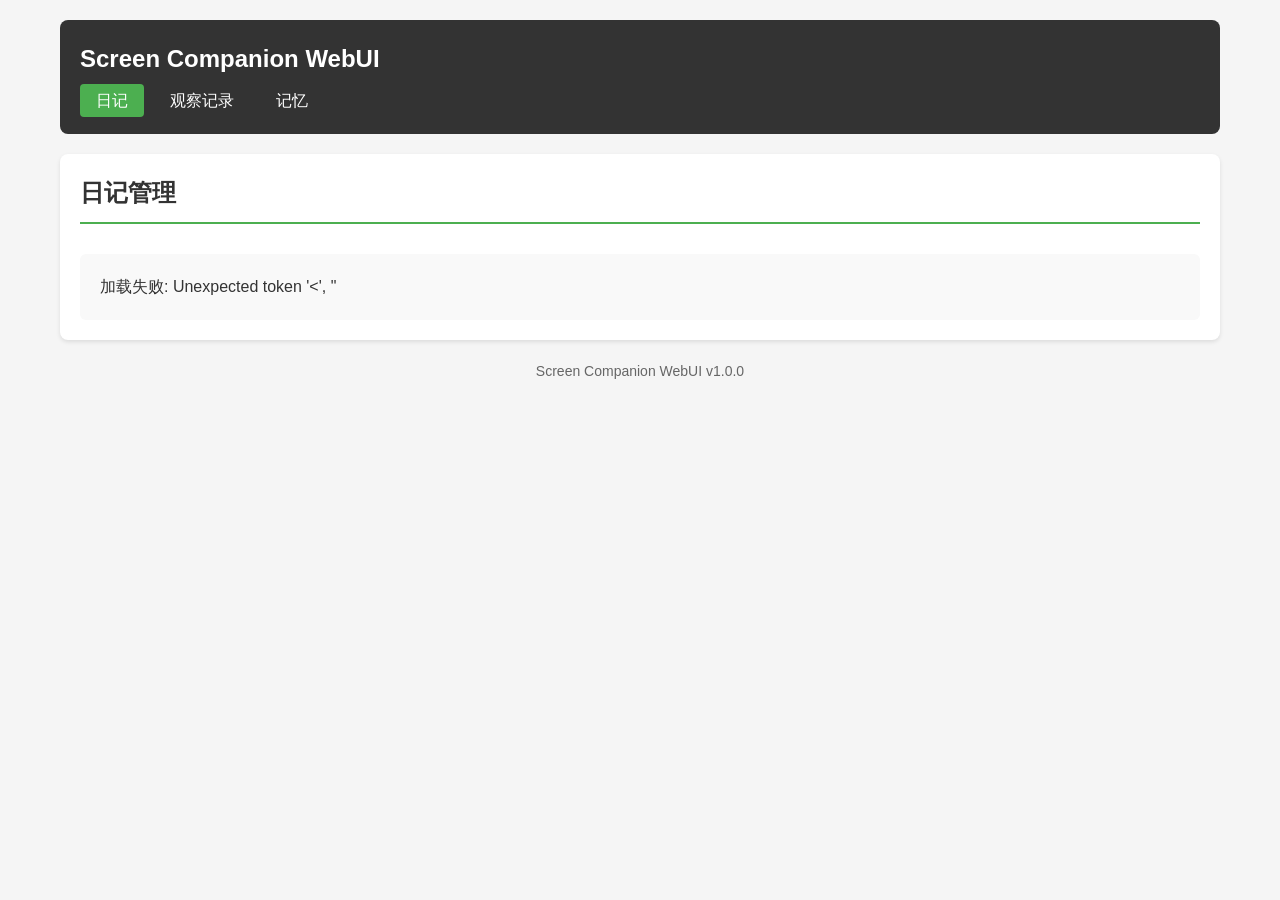
==== web/index.html @ 7c52c894 "Add files via upload" ====
<!DOCTYPE html>
<html lang="zh-CN">
<head>
    <meta charset="UTF-8">
    <meta name="viewport" content="width=device-width, initial-scale=1.0">
    <title>Screen Companion WebUI</title>
    <link rel="stylesheet" href="/web/app.css">
</head>
<body>
    <div class="container">
        <header>
            <h1>Screen Companion WebUI</h1>
            <nav>
                <ul>
                    <li><a href="#diaries" class="nav-link active">日记</a></li>
                    <li><a href="#observations" class="nav-link">观察记录</a></li>
                    <li><a href="#memories" class="nav-link">记忆</a></li>
                </ul>
            </nav>
        </header>
        
        <main>
            <section id="diaries" class="section active">
                <h2>日记管理</h2>
                <div class="diary-list" id="diaryList"></div>
                <div class="diary-detail" id="diaryDetail"></div>
            </section>
            
            <section id="observations" class="section">
                <h2>观察记录</h2>
                <div class="observation-list" id="observationList"></div>
            </section>
            
            <section id="memories" class="section">
                <h2>记忆管理</h2>
                <div class="memory-list" id="memoryList"></div>
            </section>
        </main>
        
        <footer>
            <p>Screen Companion WebUI v1.0.0</p>
        </footer>
    </div>
    
    <script src="/web/app.js"></script>
</body>
</html>
---- web/app.css ----
/* 全局样式 */
* {
    margin: 0;
    padding: 0;
    box-sizing: border-box;
}

body {
    font-family: 'Arial', sans-serif;
    background-color: #f5f5f5;
    color: #333;
    line-height: 1.6;
}

.container {
    max-width: 1200px;
    margin: 0 auto;
    padding: 20px;
}

header {
    background-color: #333;
    color: white;
    padding: 20px;
    border-radius: 8px;
    margin-bottom: 20px;
}

header h1 {
    font-size: 24px;
    margin-bottom: 10px;
}

nav ul {
    list-style: none;
    display: flex;
    gap: 10px;
}

nav ul li a {
    color: white;
    text-decoration: none;
    padding: 8px 16px;
    border-radius: 4px;
    transition: background-color 0.3s;
}

nav ul li a:hover {
    background-color: #555;
}

nav ul li a.active {
    background-color: #4CAF50;
}

main {
    background-color: white;
    padding: 20px;
    border-radius: 8px;
    box-shadow: 0 2px 4px rgba(0,0,0,0.1);
}

.section {
    display: none;
}

.section.active {
    display: block;
}

h2 {
    color: #333;
    margin-bottom: 20px;
    padding-bottom: 10px;
    border-bottom: 2px solid #4CAF50;
}

/* 日记列表样式 */
.diary-list {
    margin-bottom: 30px;
}

.diary-item {
    background-color: #f9f9f9;
    padding: 15px;
    border-radius: 6px;
    margin-bottom: 10px;
    cursor: pointer;
    transition: background-color 0.3s;
}

.diary-item:hover {
    background-color: #e9e9e9;
}

.diary-item h3 {
    color: #4CAF50;
    margin-bottom: 5px;
}

.diary-item p {
    color: #666;
    font-size: 14px;
}

/* 日记详情样式 */
.diary-detail {
    background-color: #f9f9f9;
    padding: 20px;
    border-radius: 6px;
    margin-top: 20px;
}

.diary-detail h3 {
    color: #4CAF50;
    margin-bottom: 15px;
}

.diary-detail pre {
    background-color: #f0f0f0;
    padding: 15px;
    border-radius: 4px;
    overflow-x: auto;
    white-space: pre-wrap;
    font-family: 'Courier New', monospace;
}

/* 观察记录样式 */
.observation-list {
    display: flex;
    flex-direction: column;
    gap: 15px;
}

.observation-item {
    background-color: #f9f9f9;
    padding: 15px;
    border-radius: 6px;
    border-left: 4px solid #4CAF50;
}

.observation-item h4 {
    color: #4CAF50;
    margin-bottom: 10px;
}

.observation-item p {
    color: #666;
    font-size: 14px;
}

/* 记忆样式 */
.memory-list {
    display: flex;
    flex-direction: column;
    gap: 15px;
}

.memory-item {
    background-color: #f9f9f9;
    padding: 15px;
    border-radius: 6px;
    border-left: 4px solid #3498db;
}

.memory-item h4 {
    color: #3498db;
    margin-bottom: 10px;
}

.memory-item p {
    color: #666;
    font-size: 14px;
}

/* 页脚样式 */
footer {
    margin-top: 20px;
    text-align: center;
    color: #666;
    font-size: 14px;
}

/* 响应式设计 */
@media (max-width: 768px) {
    nav ul {
        flex-direction: column;
    }
    
    nav ul li a {
        display: block;
        text-align: center;
    }
}

/* 登录表单样式 */
.login-form {
    position: fixed;
    top: 0;
    left: 0;
    width: 100%;
    height: 100%;
    background-color: rgba(0, 0, 0, 0.5);
    display: flex;
    justify-content: center;
    align-items: center;
    z-index: 1000;
}

.login-container {
    background-color: #fff;
    padding: 30px;
    border-radius: 8px;
    box-shadow: 0 0 20px rgba(0,0,0,0.2);
    max-width: 400px;
    width: 100%;
}

.login-container h2 {
    margin-bottom: 20px;
    text-align: center;
    color: #333;
    border-bottom: none;
}

.login-container input[type="password"] {
    width: 100%;
    padding: 10px;
    margin-bottom: 15px;
    border: 1px solid #ddd;
    border-radius: 4px;
    font-size: 16px;
}

.login-container button {
    width: 100%;
    padding: 10px;
    background-color: #4CAF50;
    color: white;
    border: none;
    border-radius: 4px;
    font-size: 16px;
    cursor: pointer;
    transition: background-color 0.3s ease;
}

.login-container button:hover {
    background-color: #45a049;
}

.login-container .error {
    color: red;
    text-align: center;
    margin-top: 10px;
    font-size: 14px;
}
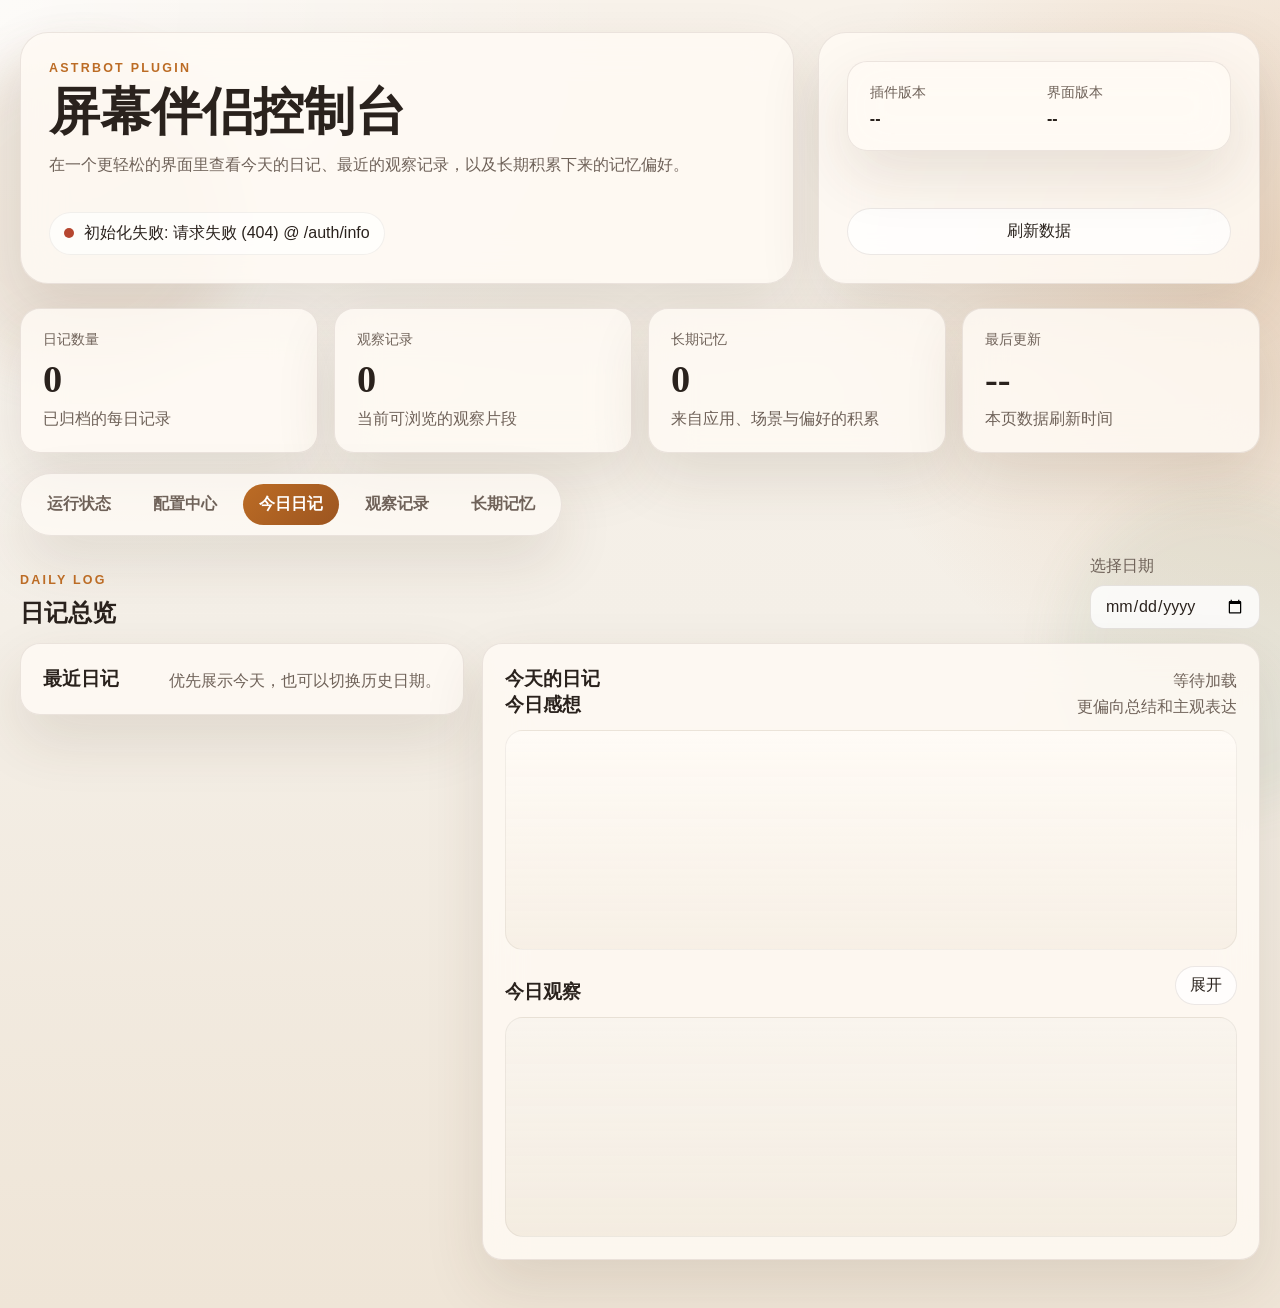
==== commit d9ac70f9: "v2.5.0" ====
--- a/web/index.html
+++ b/web/index.html
@@ -3,45 +3,322 @@
 <head>
     <meta charset="UTF-8">
     <meta name="viewport" content="width=device-width, initial-scale=1.0">
-    <title>Screen Companion WebUI</title>
+    <title>屏幕伴侣控制台</title>
     <link rel="stylesheet" href="/web/app.css">
 </head>
 <body>
-    <div class="container">
-        <header>
-            <h1>Screen Companion WebUI</h1>
-            <nav>
-                <ul>
-                    <li><a href="#diaries" class="nav-link active">日记</a></li>
-                    <li><a href="#observations" class="nav-link">观察记录</a></li>
-                    <li><a href="#memories" class="nav-link">记忆</a></li>
-                </ul>
-            </nav>
+    <div class="app-shell">
+        <div class="ambient ambient-left"></div>
+        <div class="ambient ambient-right"></div>
+        <header class="hero">
+            <div class="hero-copy">
+                <p class="eyebrow">AstrBot Plugin</p>
+                <h1>屏幕伴侣控制台</h1>
+                <p class="hero-text">在一个更轻松的界面里查看今天的日记、最近的观察记录，以及长期积累下来的记忆偏好。</p>
+                <div class="hero-status">
+                    <span class="status-dot" id="statusDot"></span>
+                    <span id="statusText">正在连接 WebUI 服务…</span>
+                </div>
+            </div>
+            <div class="hero-actions">
+                <div class="version-card panel">
+                    <div>
+                        <p class="panel-label">插件版本</p>
+                        <strong id="pluginVersion">--</strong>
+                    </div>
+                    <div>
+                        <p class="panel-label">界面版本</p>
+                        <strong id="webuiVersion">--</strong>
+                    </div>
+                </div>
+                <button class="ghost-button" id="refreshButton" type="button">刷新数据</button>
+                <button class="ghost-button hidden" id="logoutButton" type="button">退出登录</button>
+            </div>
         </header>
-        
-        <main>
+
+        <section class="overview-grid">
+            <article class="panel stat-card">
+                <p class="panel-label">日记数量</p>
+                <strong id="diaryCount">0</strong>
+                <span>已归档的每日记录</span>
+            </article>
+            <article class="panel stat-card">
+                <p class="panel-label">观察记录</p>
+                <strong id="observationCount">0</strong>
+                <span>当前可浏览的观察片段</span>
+            </article>
+            <article class="panel stat-card">
+                <p class="panel-label">长期记忆</p>
+                <strong id="memoryCount">0</strong>
+                <span>来自应用、场景与偏好的积累</span>
+            </article>
+            <article class="panel stat-card">
+                <p class="panel-label">最后更新</p>
+                <strong id="lastUpdated">--</strong>
+                <span>本页数据刷新时间</span>
+            </article>
+        </section>
+
+        <nav class="top-nav" aria-label="主导航">
+            <a href="#runtime" class="nav-link" data-section="runtime">运行状态</a>
+            <a href="#settings" class="nav-link" data-section="settings">配置中心</a>
+            <a href="#diaries" class="nav-link active" data-section="diaries">今日日记</a>
+            <a href="#observations" class="nav-link" data-section="observations">观察记录</a>
+            <a href="#memories" class="nav-link" data-section="memories">长期记忆</a>
+        </nav>
+
+        <main class="content-stack">
+            <section id="runtime" class="section">
+                <div class="section-heading">
+                    <div>
+                        <p class="eyebrow">Runtime Control</p>
+                        <h2>运行状态与控制</h2>
+                    </div>
+                </div>
+                <div class="runtime-grid">
+                    <article class="panel">
+                        <div class="panel-header">
+                            <h3>当前状态</h3>
+                            <span class="panel-subtle" id="runtimeMeta">等待加载</span>
+                        </div>
+                        <div class="runtime-stats" id="runtimeStats"></div>
+                        <div class="helper-grid runtime-insights" id="runtimeInsights"></div>
+                    </article>
+                    <article class="panel">
+                        <div class="panel-header">
+                            <h3>快速设置</h3>
+                            <span class="panel-subtle">这些变更会立即同步到当前实例。</span>
+                        </div>
+                        <form class="control-form" id="runtimeForm">
+                            <label class="field compact-field">
+                                <span>启用插件</span>
+                                <select id="enabledSelect">
+                                    <option value="true">开启</option>
+                                    <option value="false">关闭</option>
+                                </select>
+                            </label>
+                            <label class="field compact-field">
+                                <span>当前预设</span>
+                                <select id="presetSelect">
+                                    <option value="-1">手动配置</option>
+                                </select>
+                            </label>
+                            <label class="field compact-field">
+                                <span>手动间隔（秒）</span>
+                                <input id="checkIntervalInput" type="number" min="10" step="1">
+                            </label>
+                            <label class="field compact-field">
+                                <span>触发概率（%）</span>
+                                <input id="triggerProbabilityInput" type="number" min="0" max="100" step="1">
+                            </label>
+                            <label class="field compact-field">
+                                <span>互动频率</span>
+                                <input id="interactionFrequencyInput" type="number" min="1" max="10" step="1">
+                            </label>
+                            <label class="field compact-field">
+                                <span>日记功能</span>
+                                <select id="enableDiarySelect">
+                                    <option value="true">开启</option>
+                                    <option value="false">关闭</option>
+                                </select>
+                            </label>
+                            <label class="field compact-field">
+                                <span>学习功能</span>
+                                <select id="enableLearningSelect">
+                                    <option value="true">开启</option>
+                                    <option value="false">关闭</option>
+                                </select>
+                            </label>
+                            <label class="field compact-field">
+                                <span>麦克风监听</span>
+                                <select id="enableMicMonitorSelect">
+                                    <option value="false">关闭</option>
+                                    <option value="true">开启</option>
+                                </select>
+                            </label>
+                            <label class="field compact-field">
+                                <span>调试模式</span>
+                                <select id="debugSelect">
+                                    <option value="false">关闭</option>
+                                    <option value="true">开启</option>
+                                </select>
+                            </label>
+                            <div class="runtime-actions">
+                                <button class="primary-button" id="saveRuntimeButton" type="submit">保存设置</button>
+                                <button class="ghost-button" id="stopTasksButton" type="button">停止自动任务</button>
+                            </div>
+                            <p class="feedback" id="runtimeFeedback"></p>
+                        </form>
+                    </article>
+                </div>
+                <article class="panel">
+                    <div class="panel-header">
+                        <div>
+                            <h3>服务自检</h3>
+                            <span class="panel-subtle" id="healthMeta">用于确认当前页面连到的是不是正确的 WebUI 实例。</span>
+                        </div>
+                    </div>
+                    <div class="health-grid" id="healthGrid"></div>
+                </article>
+            </section>
+            <section id="settings" class="section">
+                <div class="section-heading">
+                    <div>
+                        <p class="eyebrow">Settings Studio</p>
+                        <h2>配置中心</h2>
+                    </div>
+                    <div class="toolbar">
+                        <label class="field compact-field settings-search">
+                            <span>快速筛选</span>
+                            <input id="settingsSearchInput" type="search" placeholder="搜索配置名、说明或提示词">
+                        </label>
+                    </div>
+                </div>
+                <div class="settings-grid">
+                    <article class="panel settings-sidebar">
+                        <div class="panel-header">
+                            <h3>配置分组</h3>
+                            <span class="panel-subtle" id="settingsSummary">按功能分区，避免翻整页长表单。</span>
+                        </div>
+                        <div class="settings-group-list" id="settingsGroupList"></div>
+                    </article>
+                    <article class="panel settings-editor">
+                        <div class="panel-header">
+                            <div>
+                                <h3 id="settingsGroupTitle">配置详情</h3>
+                                <span class="panel-subtle" id="settingsGroupDescription">选择左侧分组后开始编辑。</span>
+                            </div>
+                            <div class="toolbar">
+                                <button class="ghost-button" id="resetSettingsButton" type="button">重置当前分组</button>
+                                <button class="primary-button" id="saveSettingsButton" type="button">保存配置</button>
+                            </div>
+                        </div>
+                        <div class="helper-grid settings-helper" id="settingsHelper"></div>
+                        <div class="settings-form" id="settingsForm"></div>
+                        <p class="feedback" id="settingsFeedback"></p>
+                    </article>
+                </div>
+            </section>
             <section id="diaries" class="section active">
-                <h2>日记管理</h2>
-                <div class="diary-list" id="diaryList"></div>
-                <div class="diary-detail" id="diaryDetail"></div>
-            </section>
-            
+                <div class="section-heading">
+                    <div>
+                        <p class="eyebrow">Daily Log</p>
+                        <h2>日记总览</h2>
+                    </div>
+                    <label class="field compact-field">
+                        <span>选择日期</span>
+                        <input id="diaryDateInput" type="date">
+                    </label>
+                </div>
+                <div class="content-grid diaries-grid">
+                    <article class="panel">
+                        <div class="panel-header">
+                            <h3>最近日记</h3>
+                            <span class="panel-subtle" id="diarySummary">优先展示今天，也可以切换历史日期。</span>
+                        </div>
+                        <div class="list-stack" id="diaryList"></div>
+                    </article>
+                    <article class="panel diary-panel">
+                        <div class="panel-header">
+                            <h3 id="diaryTitle">今天的日记</h3>
+                            <span class="panel-subtle" id="diaryMeta">等待加载</span>
+                        </div>
+                        <div class="diary-layout">
+                            <section class="diary-section">
+                                <div class="panel-header">
+                                    <h3>今日感想</h3>
+                                    <span class="panel-subtle">更偏向总结和主观表达</span>
+                                </div>
+                                <div class="diary-content" id="diaryReflection"></div>
+                            </section>
+                            <section class="diary-section">
+                                <div class="panel-header">
+                                    <h3>今日观察</h3>
+                                    <button class="ghost-button diary-toggle" id="toggleDiaryObservations" type="button">展开</button>
+                                </div>
+                                <div class="diary-content diary-content-secondary" id="diaryObservations"></div>
+                            </section>
+                        </div>
+                    </article>
+                </div>
+            </section>
+
             <section id="observations" class="section">
-                <h2>观察记录</h2>
-                <div class="observation-list" id="observationList"></div>
-            </section>
-            
+                <div class="section-heading">
+                    <div>
+                        <p class="eyebrow">Observation Stream</p>
+                        <h2>观察记录</h2>
+                    </div>
+                    <div class="toolbar">
+                        <label class="field compact-field">
+                            <span>场景筛选</span>
+                            <select id="sceneFilter">
+                                <option value="">全部场景</option>
+                            </select>
+                        </label>
+                        <label class="field compact-field">
+                            <span>排序</span>
+                            <select id="sortFilter">
+                                <option value="desc">最新优先</option>
+                                <option value="asc">最早优先</option>
+                            </select>
+                        </label>
+                    </div>
+                </div>
+                <article class="panel">
+                    <div class="panel-header">
+                        <h3>最近观察</h3>
+                        <span class="panel-subtle" id="observationMeta">按时间线浏览屏幕观察结果。</span>
+                    </div>
+                    <div class="observation-actions">
+                        <label class="selection-toggle">
+                            <input id="selectAllObservations" type="checkbox">
+                            <span>全选当前页</span>
+                        </label>
+                        <div class="toolbar">
+                            <button class="ghost-button" id="clearSelectionButton" type="button">清空选择</button>
+                            <button class="ghost-button" id="deleteSelectedButton" type="button">删除选中</button>
+                        </div>
+                    </div>
+                    <div class="list-stack" id="observationList"></div>
+                    <div class="pagination" id="observationPagination"></div>
+                </article>
+            </section>
+
             <section id="memories" class="section">
-                <h2>记忆管理</h2>
-                <div class="memory-list" id="memoryList"></div>
+                <div class="section-heading">
+                    <div>
+                        <p class="eyebrow">Memory Atlas</p>
+                        <h2>长期记忆</h2>
+                    </div>
+                </div>
+                <div class="memory-highlights" id="memoryHighlights"></div>
+                <div class="memory-groups" id="memoryGroups"></div>
             </section>
         </main>
-        
-        <footer>
-            <p>Screen Companion WebUI v1.0.0</p>
-        </footer>
     </div>
-    
+
+    <div class="login-overlay hidden" id="loginOverlay" aria-hidden="true">
+        <form class="login-card panel" id="loginForm">
+            <p class="eyebrow">Protected Access</p>
+            <h2>输入 WebUI 密码</h2>
+            <p class="panel-subtle">当前实例启用了访问保护，请先登录再查看数据。</p>
+            <label class="field">
+                <span>访问密码</span>
+                <input type="password" id="loginPassword" placeholder="请输入密码" autocomplete="current-password">
+            </label>
+            <button class="primary-button" id="loginButton" type="submit">登录</button>
+            <p class="feedback error-text" id="loginError"></p>
+        </form>
+    </div>
+
+    <template id="emptyStateTemplate">
+        <div class="empty-state">
+            <strong>这里还没有内容</strong>
+            <p>等屏幕伴侣积累出更多记录后，这里会慢慢丰富起来。</p>
+        </div>
+    </template>
+
     <script src="/web/app.js"></script>
 </body>
-</html>+</html>
--- a/web/app.css
+++ b/web/app.css
@@ -1,256 +1,829 @@
-/* 全局样式 */
-* {
+:root {
+    --bg: #f4efe7;
+    --panel: rgba(255, 251, 245, 0.82);
+    --panel-strong: rgba(255, 248, 240, 0.96);
+    --text: #2a221d;
+    --muted: #6f6259;
+    --line: rgba(97, 77, 64, 0.12);
+    --accent: #bc6c25;
+    --accent-strong: #9c5520;
+    --accent-soft: rgba(188, 108, 37, 0.14);
+    --success: #4f772d;
+    --danger: #b6462f;
+    --shadow: 0 24px 60px rgba(74, 48, 28, 0.12);
+    --radius-xl: 28px;
+    --radius-lg: 20px;
+    --font-sans: "Segoe UI", "PingFang SC", "Microsoft YaHei", sans-serif;
+    --font-display: "Georgia", "STSong", serif;
+}
+
+* { box-sizing: border-box; }
+html { scroll-behavior: smooth; }
+
+body {
     margin: 0;
+    min-height: 100vh;
+    color: var(--text);
+    font-family: var(--font-sans);
+    background:
+        radial-gradient(circle at top left, rgba(255, 255, 255, 0.7), transparent 34%),
+        radial-gradient(circle at right 20%, rgba(188, 108, 37, 0.2), transparent 28%),
+        linear-gradient(180deg, #f8f2ea 0%, var(--bg) 48%, #efe5d7 100%);
+}
+
+button, input, select { font: inherit; }
+button { cursor: pointer; }
+.hidden { display: none !important; }
+
+.app-shell {
+    position: relative;
+    max-width: 1380px;
+    margin: 0 auto;
+    padding: 32px 20px 48px;
+}
+
+.ambient {
+    position: fixed;
+    width: 320px;
+    height: 320px;
+    border-radius: 50%;
+    filter: blur(24px);
+    opacity: 0.4;
+    pointer-events: none;
+    z-index: 0;
+}
+
+.ambient-left {
+    top: 6%;
+    left: -80px;
+    background: rgba(184, 148, 108, 0.38);
+}
+
+.ambient-right {
+    right: -100px;
+    bottom: 10%;
+    background: rgba(96, 141, 108, 0.2);
+}
+
+.hero, .overview-grid, .top-nav, .content-stack { position: relative; z-index: 1; }
+
+.hero {
+    display: grid;
+    grid-template-columns: minmax(0, 1.4fr) minmax(280px, 0.8fr);
+    gap: 24px;
+    margin-bottom: 24px;
+}
+
+.hero-copy, .hero-actions, .panel {
+    backdrop-filter: blur(20px);
+    background: var(--panel);
+    border: 1px solid var(--line);
+    box-shadow: var(--shadow);
+}
+
+.hero-copy, .hero-actions {
+    border-radius: var(--radius-xl);
+    padding: 28px;
+}
+
+.hero-copy h1 {
+    margin: 0 0 10px;
+    font-family: var(--font-display);
+    font-size: clamp(2.1rem, 4vw, 3.6rem);
+    line-height: 1.05;
+}
+
+.eyebrow {
+    margin: 0 0 10px;
+    color: var(--accent);
+    text-transform: uppercase;
+    letter-spacing: 0.18em;
+    font-size: 0.78rem;
+    font-weight: 700;
+}
+
+.hero-text, .panel-subtle, .list-item-meta, .observation-tags, .memory-meta, .feedback, .field span, .stat-card span {
+    color: var(--muted);
+}
+
+.hero-status {
+    display: inline-flex;
+    align-items: center;
+    gap: 10px;
+    margin-top: 20px;
+    padding: 10px 14px;
+    border-radius: 999px;
+    background: rgba(255, 255, 255, 0.65);
+    border: 1px solid rgba(97, 77, 64, 0.08);
+}
+
+.status-dot {
+    width: 10px;
+    height: 10px;
+    border-radius: 50%;
+    background: var(--muted);
+    box-shadow: 0 0 0 0 rgba(79, 119, 45, 0.35);
+}
+
+.status-dot.online { background: var(--success); animation: pulse 1.8s infinite; }
+.status-dot.error { background: var(--danger); }
+
+@keyframes pulse {
+    0% { box-shadow: 0 0 0 0 rgba(79, 119, 45, 0.35); }
+    70% { box-shadow: 0 0 0 10px rgba(79, 119, 45, 0); }
+    100% { box-shadow: 0 0 0 0 rgba(79, 119, 45, 0); }
+}
+
+.hero-actions {
+    display: flex;
+    flex-direction: column;
+    gap: 14px;
+    justify-content: space-between;
+}
+
+.version-card {
+    display: grid;
+    grid-template-columns: repeat(2, minmax(0, 1fr));
+    gap: 16px;
+}
+
+.panel {
+    border-radius: var(--radius-lg);
+    padding: 22px;
+}
+
+.panel-label {
+    margin: 0 0 8px;
+    color: var(--muted);
+    font-size: 0.86rem;
+}
+
+.ghost-button, .primary-button, .page-button {
+    border: none;
+    border-radius: 999px;
+    padding: 12px 18px;
+    transition: transform 0.18s ease, box-shadow 0.18s ease, background 0.18s ease;
+}
+
+.ghost-button {
+    background: rgba(255, 255, 255, 0.72);
+    color: var(--text);
+    border: 1px solid rgba(97, 77, 64, 0.12);
+}
+
+.primary-button {
+    background: linear-gradient(135deg, var(--accent) 0%, var(--accent-strong) 100%);
+    color: #fff;
+    box-shadow: 0 16px 28px rgba(156, 85, 32, 0.24);
+}
+
+.ghost-button:hover, .primary-button:hover, .page-button:hover { transform: translateY(-1px); }
+
+.overview-grid {
+    display: grid;
+    grid-template-columns: repeat(4, minmax(0, 1fr));
+    gap: 16px;
+    margin-bottom: 20px;
+}
+
+.stat-card strong {
+    display: block;
+    margin-bottom: 8px;
+    font-size: clamp(1.6rem, 3vw, 2.4rem);
+    font-family: var(--font-display);
+}
+
+.top-nav {
+    display: inline-flex;
+    flex-wrap: wrap;
+    gap: 10px;
+    margin-bottom: 20px;
+    padding: 10px;
+    border-radius: 999px;
+    background: rgba(255, 251, 245, 0.72);
+    border: 1px solid var(--line);
+    box-shadow: var(--shadow);
+}
+
+.nav-link {
+    color: var(--muted);
+    text-decoration: none;
+    padding: 10px 16px;
+    border-radius: 999px;
+    font-weight: 600;
+}
+
+.nav-link.active {
+    color: #fff;
+    background: linear-gradient(135deg, var(--accent) 0%, var(--accent-strong) 100%);
+}
+
+.content-stack {
+    display: flex;
+    flex-direction: column;
+    gap: 20px;
+}
+
+.section { display: none; }
+.section.active { display: block; animation: rise-in 0.24s ease; }
+
+@keyframes rise-in {
+    from { opacity: 0; transform: translateY(8px); }
+    to { opacity: 1; transform: translateY(0); }
+}
+
+.section-heading, .toolbar, .panel-header, .memory-highlights, .memory-groups, .content-grid, .pagination {
+    display: flex;
+    gap: 16px;
+}
+
+.section-heading, .panel-header {
+    align-items: end;
+    justify-content: space-between;
+}
+
+.section-heading { margin-bottom: 14px; }
+.section-heading h2, .panel-header h3 { margin: 0; }
+.toolbar { flex-wrap: wrap; }
+.content-grid { align-items: start; }
+.observation-actions {
+    display: flex;
+    justify-content: space-between;
+    gap: 12px;
+    align-items: center;
+    margin-bottom: 14px;
+}
+
+.diaries-grid {
+    display: grid;
+    grid-template-columns: minmax(300px, 0.8fr) minmax(0, 1.4fr);
+    gap: 18px;
+}
+
+.runtime-grid {
+    display: grid;
+    grid-template-columns: minmax(320px, 0.9fr) minmax(0, 1.1fr);
+    gap: 18px;
+}
+
+.settings-grid {
+    display: grid;
+    grid-template-columns: minmax(240px, 0.58fr) minmax(0, 1.42fr);
+    gap: 18px;
+}
+
+.settings-sidebar,
+.settings-editor {
+    min-height: 640px;
+}
+
+.settings-group-list,
+.settings-form {
+    display: grid;
+    gap: 12px;
+}
+
+.helper-grid {
+    display: grid;
+    gap: 12px;
+}
+
+.runtime-insights,
+.settings-helper {
+    margin-top: 16px;
+}
+
+.helper-card {
+    padding: 16px 18px;
+    border-radius: 18px;
+    background: linear-gradient(180deg, rgba(255, 251, 247, 0.9), rgba(249, 238, 228, 0.82));
+    border: 1px solid rgba(188, 108, 37, 0.12);
+    display: grid;
+    gap: 8px;
+}
+
+.helper-card strong {
+    font-size: 1rem;
+}
+
+.helper-card p {
+    margin: 0;
+    color: var(--muted);
+    line-height: 1.6;
+}
+
+.helper-actions {
+    display: flex;
+    flex-wrap: wrap;
+    gap: 10px;
+}
+
+.helper-button {
+    width: fit-content;
+}
+
+.settings-group-button {
+    width: 100%;
+    text-align: left;
+    border: 1px solid rgba(97, 77, 64, 0.08);
+    background: rgba(255, 255, 255, 0.68);
+    border-radius: 16px;
+    padding: 14px 16px;
+    display: grid;
+    gap: 6px;
+}
+
+.settings-group-button strong {
+    font-size: 1rem;
+}
+
+.settings-group-button span {
+    color: var(--muted);
+    font-size: 0.92rem;
+    line-height: 1.5;
+}
+
+.settings-group-button.active,
+.settings-group-button:hover {
+    background: linear-gradient(180deg, rgba(255, 255, 255, 0.92), rgba(248, 234, 219, 0.92));
+    border-color: rgba(188, 108, 37, 0.26);
+}
+
+.settings-search {
+    min-width: min(320px, 100%);
+}
+
+.settings-form {
+    grid-template-columns: repeat(2, minmax(0, 1fr));
+}
+
+.settings-field {
+    padding: 16px;
+    border-radius: 18px;
+    background: rgba(255, 255, 255, 0.6);
+    border: 1px solid rgba(97, 77, 64, 0.08);
+}
+
+.settings-field-dirty {
+    border-color: rgba(188, 108, 37, 0.22);
+    box-shadow: 0 14px 28px rgba(188, 108, 37, 0.08);
+}
+
+.settings-field-wide {
+    grid-column: 1 / -1;
+}
+
+.settings-field-header {
+    display: flex;
+    justify-content: space-between;
+    gap: 12px;
+    align-items: center;
+    margin-bottom: 8px;
+}
+
+.settings-field-header strong {
+    font-size: 1rem;
+}
+
+.settings-field-header code {
+    padding: 2px 8px;
+    border-radius: 999px;
+    background: rgba(42, 34, 29, 0.08);
+    color: var(--muted);
+    font-size: 0.78rem;
+}
+
+.settings-badges {
+    display: flex;
+    flex-wrap: wrap;
+    justify-content: flex-end;
+    gap: 8px;
+    align-items: center;
+}
+
+.settings-badge {
+    display: inline-flex;
+    align-items: center;
+    padding: 4px 9px;
+    border-radius: 999px;
+    background: rgba(42, 34, 29, 0.06);
+    color: var(--muted);
+    font-size: 0.78rem;
+}
+
+.settings-badge-warm {
+    background: rgba(188, 108, 37, 0.12);
+    color: #9b4d17;
+}
+
+.settings-field-hint {
+    margin: 0 0 10px;
+    color: var(--muted);
+    line-height: 1.6;
+    font-size: 0.92rem;
+}
+
+.list-stack, .memory-list, .memory-card { display: grid; gap: 12px; }
+.runtime-stats {
+    display: grid;
+    grid-template-columns: repeat(2, minmax(0, 1fr));
+    gap: 12px;
+}
+
+.health-grid {
+    display: grid;
+    grid-template-columns: repeat(4, minmax(0, 1fr));
+    gap: 12px;
+}
+
+.runtime-stat {
+    padding: 16px;
+    border-radius: 16px;
+    background: rgba(255, 255, 255, 0.7);
+    border: 1px solid rgba(97, 77, 64, 0.08);
+}
+
+.runtime-stat strong {
+    display: block;
+    margin-top: 6px;
+    font-size: 1.3rem;
+    font-family: var(--font-display);
+}
+
+.health-card {
+    padding: 16px;
+    border-radius: 16px;
+    background: rgba(255, 255, 255, 0.7);
+    border: 1px solid rgba(97, 77, 64, 0.08);
+}
+
+.health-card strong {
+    display: block;
+    margin-top: 6px;
+    font-size: 1.05rem;
+}
+
+.control-form {
+    display: grid;
+    grid-template-columns: repeat(2, minmax(0, 1fr));
+    gap: 14px 16px;
+}
+
+.runtime-actions {
+    display: flex;
+    gap: 12px;
+    align-items: center;
+    grid-column: 1 / -1;
+}
+
+#runtimeFeedback {
+    min-height: 1.2em;
+    grid-column: 1 / -1;
+}
+
+.list-item-button {
+    width: 100%;
+    text-align: left;
+    border: 1px solid rgba(97, 77, 64, 0.08);
+    background: rgba(255, 255, 255, 0.74);
+    border-radius: 16px;
+    padding: 16px;
+}
+
+.list-item-button:hover, .list-item-button.active {
+    background: linear-gradient(180deg, rgba(255, 255, 255, 0.92), rgba(248, 234, 219, 0.92));
+    border-color: rgba(188, 108, 37, 0.28);
+}
+
+.list-item-title { margin: 0 0 4px; font-weight: 700; }
+.diary-panel { min-height: 540px; }
+.diary-layout {
+    display: grid;
+    gap: 16px;
+}
+.diary-section {
+    display: grid;
+    gap: 12px;
+}
+
+.diary-content {
+    min-height: 220px;
+    padding: 18px;
+    border-radius: 18px;
+    background: linear-gradient(180deg, rgba(255, 251, 246, 0.96), rgba(246, 238, 227, 0.86));
+    border: 1px solid rgba(97, 77, 64, 0.08);
+    overflow: auto;
+}
+.diary-content-secondary {
+    background: linear-gradient(180deg, rgba(249, 244, 237, 0.96), rgba(242, 234, 222, 0.86));
+}
+.diary-content-collapsed {
+    max-height: 220px;
+    overflow: hidden;
+    position: relative;
+}
+.diary-content-collapsed::after {
+    content: "";
+    position: sticky;
+    display: block;
+    bottom: 0;
+    height: 64px;
+    margin-top: -64px;
+    background: linear-gradient(180deg, rgba(242, 234, 222, 0), rgba(242, 234, 222, 0.96));
+    pointer-events: none;
+}
+.diary-toggle {
+    padding: 8px 14px;
+}
+
+.diary-rendered {
+    display: grid;
+    gap: 14px;
+    line-height: 1.8;
+}
+
+.diary-rendered h1,
+.diary-rendered h2,
+.diary-rendered h3 {
+    margin: 0;
+    font-family: var(--font-display);
+}
+
+.diary-rendered h1 { font-size: 1.8rem; }
+.diary-rendered h2 {
+    margin-top: 6px;
+    padding-bottom: 8px;
+    border-bottom: 1px solid rgba(97, 77, 64, 0.12);
+}
+.diary-rendered h3 { font-size: 1.08rem; color: var(--accent-strong); }
+.diary-rendered p,
+.diary-rendered li { margin: 0; }
+.diary-rendered ul {
+    margin: 0;
+    padding-left: 20px;
+    display: grid;
+    gap: 8px;
+}
+.diary-rendered blockquote {
+    margin: 0;
+    padding: 10px 14px;
+    border-left: 4px solid rgba(188, 108, 37, 0.35);
+    background: rgba(255, 255, 255, 0.5);
+    border-radius: 12px;
+    color: var(--muted);
+}
+.diary-rendered code {
+    padding: 2px 6px;
+    border-radius: 8px;
+    background: rgba(42, 34, 29, 0.08);
+    font-family: "Consolas", "Microsoft YaHei", monospace;
+}
+.diary-rendered pre {
+    margin: 0;
+    padding: 14px;
+    overflow: auto;
+    border-radius: 14px;
+    background: rgba(42, 34, 29, 0.08);
+}
+.diary-rendered pre code {
     padding: 0;
-    box-sizing: border-box;
-}
-
-body {
-    font-family: 'Arial', sans-serif;
-    background-color: #f5f5f5;
-    color: #333;
-    line-height: 1.6;
-}
-
-.container {
-    max-width: 1200px;
-    margin: 0 auto;
+    background: transparent;
+}
+
+.diary-observation-timeline {
+    position: relative;
+    display: grid;
+    gap: 14px;
+}
+
+.diary-observation-timeline::before {
+    content: "";
+    position: absolute;
+    left: 11px;
+    top: 6px;
+    bottom: 6px;
+    width: 1px;
+    background: linear-gradient(180deg, rgba(188, 108, 37, 0.26), rgba(188, 108, 37, 0.05));
+}
+
+.diary-observation-entry {
+    position: relative;
+    display: grid;
+    grid-template-columns: 24px minmax(0, 1fr);
+    gap: 14px;
+    align-items: start;
+}
+
+.diary-observation-marker {
+    width: 10px;
+    height: 10px;
+    margin-top: 10px;
+    margin-left: 7px;
+    border-radius: 999px;
+    background: linear-gradient(180deg, var(--accent), var(--accent-strong));
+    box-shadow: 0 0 0 4px rgba(188, 108, 37, 0.12);
+    position: relative;
+    z-index: 1;
+}
+
+.diary-observation-main {
+    display: grid;
+    gap: 10px;
+    padding: 14px 16px;
+    border-radius: 16px;
+    background: rgba(255, 255, 255, 0.62);
+    border: 1px solid rgba(97, 77, 64, 0.08);
+}
+
+.diary-observation-head {
+    display: flex;
+    flex-wrap: wrap;
+    gap: 8px 12px;
+    align-items: center;
+}
+
+.diary-observation-time {
+    display: inline-flex;
+    align-items: center;
+    padding: 4px 10px;
+    border-radius: 999px;
+    background: rgba(188, 108, 37, 0.12);
+    color: var(--accent-strong);
+    font-size: 0.82rem;
+    font-weight: 700;
+    letter-spacing: 0.04em;
+}
+
+.diary-observation-window {
+    color: var(--ink-strong);
+    font-weight: 700;
+}
+
+.diary-entry-body {
+    gap: 10px;
+    line-height: 1.72;
+}
+
+.diary-entry-body h1,
+.diary-entry-body h2,
+.diary-entry-body h3 {
+    display: none;
+}
+
+.observation-card, .memory-card, .highlight-card {
+    border-radius: 18px;
+    border: 1px solid rgba(97, 77, 64, 0.08);
+    background: rgba(255, 255, 255, 0.72);
+    padding: 18px;
+}
+
+.observation-card {
+    position: relative;
+    overflow: hidden;
+}
+
+.observation-card::before {
+    content: "";
+    position: absolute;
+    inset: 0 auto 0 0;
+    width: 4px;
+    background: linear-gradient(180deg, var(--accent), #dda15e);
+}
+
+.observation-header, .memory-header {
+    display: flex;
+    justify-content: space-between;
+    gap: 12px;
+    align-items: start;
+    margin-bottom: 8px;
+}
+
+.observation-content, .memory-content { margin: 0; line-height: 1.7; }
+.observation-select {
+    display: inline-flex;
+    align-items: center;
+    gap: 8px;
+    color: var(--muted);
+    font-size: 0.9rem;
+}
+.observation-footer {
+    display: flex;
+    justify-content: space-between;
+    align-items: center;
+    gap: 12px;
+    margin-top: 14px;
+}
+.danger-button {
+    border: none;
+    border-radius: 999px;
+    padding: 10px 14px;
+    background: rgba(182, 70, 47, 0.12);
+    color: var(--danger);
+}
+.selection-toggle {
+    display: inline-flex;
+    align-items: center;
+    gap: 8px;
+    color: var(--muted);
+}
+
+.tag {
+    display: inline-flex;
+    align-items: center;
+    gap: 6px;
+    padding: 6px 10px;
+    border-radius: 999px;
+    background: var(--accent-soft);
+    color: var(--accent-strong);
+    font-size: 0.84rem;
+    font-weight: 700;
+}
+
+.field { display: grid; gap: 8px; }
+.compact-field { min-width: 170px; }
+
+.field input, .field select, .field textarea {
+    min-height: 44px;
+    border-radius: 14px;
+    border: 1px solid rgba(97, 77, 64, 0.14);
+    background: rgba(255, 255, 255, 0.8);
+    color: var(--text);
+    padding: 0 14px;
+}
+
+.field textarea {
+    min-height: 120px;
+    padding: 12px 14px;
+    resize: vertical;
+    line-height: 1.65;
+}
+
+.pagination {
+    margin-top: 18px;
+    flex-wrap: wrap;
+    justify-content: space-between;
+    align-items: center;
+}
+
+.page-button { background: rgba(255, 255, 255, 0.8); color: var(--text); }
+.page-button:disabled { cursor: not-allowed; opacity: 0.45; transform: none; }
+
+.memory-highlights {
+    display: grid;
+    grid-template-columns: repeat(3, minmax(0, 1fr));
+    margin-bottom: 18px;
+}
+
+.memory-groups {
+    display: grid;
+    grid-template-columns: repeat(2, minmax(0, 1fr));
+}
+
+.empty-state {
+    display: grid;
+    place-items: center;
+    min-height: 180px;
+    text-align: center;
+    padding: 18px;
+    color: var(--muted);
+    border: 1px dashed rgba(97, 77, 64, 0.18);
+    border-radius: 18px;
+    background: rgba(255, 255, 255, 0.44);
+}
+
+.login-overlay {
+    position: fixed;
+    inset: 0;
+    display: grid;
+    place-items: center;
     padding: 20px;
-}
-
-header {
-    background-color: #333;
-    color: white;
-    padding: 20px;
-    border-radius: 8px;
-    margin-bottom: 20px;
-}
-
-header h1 {
-    font-size: 24px;
-    margin-bottom: 10px;
-}
-
-nav ul {
-    list-style: none;
-    display: flex;
-    gap: 10px;
-}
-
-nav ul li a {
-    color: white;
-    text-decoration: none;
-    padding: 8px 16px;
-    border-radius: 4px;
-    transition: background-color 0.3s;
-}
-
-nav ul li a:hover {
-    background-color: #555;
-}
-
-nav ul li a.active {
-    background-color: #4CAF50;
-}
-
-main {
-    background-color: white;
-    padding: 20px;
-    border-radius: 8px;
-    box-shadow: 0 2px 4px rgba(0,0,0,0.1);
-}
-
-.section {
-    display: none;
-}
-
-.section.active {
-    display: block;
-}
-
-h2 {
-    color: #333;
-    margin-bottom: 20px;
-    padding-bottom: 10px;
-    border-bottom: 2px solid #4CAF50;
-}
-
-/* 日记列表样式 */
-.diary-list {
-    margin-bottom: 30px;
-}
-
-.diary-item {
-    background-color: #f9f9f9;
-    padding: 15px;
-    border-radius: 6px;
-    margin-bottom: 10px;
-    cursor: pointer;
-    transition: background-color 0.3s;
-}
-
-.diary-item:hover {
-    background-color: #e9e9e9;
-}
-
-.diary-item h3 {
-    color: #4CAF50;
-    margin-bottom: 5px;
-}
-
-.diary-item p {
-    color: #666;
-    font-size: 14px;
-}
-
-/* 日记详情样式 */
-.diary-detail {
-    background-color: #f9f9f9;
-    padding: 20px;
-    border-radius: 6px;
-    margin-top: 20px;
-}
-
-.diary-detail h3 {
-    color: #4CAF50;
-    margin-bottom: 15px;
-}
-
-.diary-detail pre {
-    background-color: #f0f0f0;
-    padding: 15px;
-    border-radius: 4px;
-    overflow-x: auto;
-    white-space: pre-wrap;
-    font-family: 'Courier New', monospace;
-}
-
-/* 观察记录样式 */
-.observation-list {
-    display: flex;
-    flex-direction: column;
-    gap: 15px;
-}
-
-.observation-item {
-    background-color: #f9f9f9;
-    padding: 15px;
-    border-radius: 6px;
-    border-left: 4px solid #4CAF50;
-}
-
-.observation-item h4 {
-    color: #4CAF50;
-    margin-bottom: 10px;
-}
-
-.observation-item p {
-    color: #666;
-    font-size: 14px;
-}
-
-/* 记忆样式 */
-.memory-list {
-    display: flex;
-    flex-direction: column;
-    gap: 15px;
-}
-
-.memory-item {
-    background-color: #f9f9f9;
-    padding: 15px;
-    border-radius: 6px;
-    border-left: 4px solid #3498db;
-}
-
-.memory-item h4 {
-    color: #3498db;
-    margin-bottom: 10px;
-}
-
-.memory-item p {
-    color: #666;
-    font-size: 14px;
-}
-
-/* 页脚样式 */
-footer {
-    margin-top: 20px;
-    text-align: center;
-    color: #666;
-    font-size: 14px;
-}
-
-/* 响应式设计 */
-@media (max-width: 768px) {
-    nav ul {
+    background: rgba(42, 34, 29, 0.34);
+    backdrop-filter: blur(18px);
+    z-index: 10;
+}
+
+.login-card { width: min(100%, 460px); background: var(--panel-strong); }
+.error-text { color: var(--danger); min-height: 1.2em; }
+
+@media (max-width: 1080px) {
+.hero, .diaries-grid, .memory-highlights, .memory-groups, .runtime-grid, .settings-grid, .settings-form, .health-grid { grid-template-columns: 1fr; }
+    .overview-grid { grid-template-columns: repeat(2, minmax(0, 1fr)); }
+}
+
+@media (max-width: 720px) {
+    .app-shell { padding-inline: 14px; }
+    .hero-copy, .hero-actions, .panel { padding: 18px; }
+    .overview-grid { grid-template-columns: 1fr; }
+    .top-nav { display: flex; width: 100%; border-radius: 22px; }
+    .nav-link { flex: 1 1 100%; text-align: center; }
+    .section-heading, .panel-header, .observation-header, .memory-header, .pagination {
+        align-items: start;
         flex-direction: column;
     }
-    
-    nav ul li a {
-        display: block;
-        text-align: center;
-    }
-}
-
-/* 登录表单样式 */
-.login-form {
-    position: fixed;
-    top: 0;
-    left: 0;
-    width: 100%;
-    height: 100%;
-    background-color: rgba(0, 0, 0, 0.5);
-    display: flex;
-    justify-content: center;
-    align-items: center;
-    z-index: 1000;
-}
-
-.login-container {
-    background-color: #fff;
-    padding: 30px;
-    border-radius: 8px;
-    box-shadow: 0 0 20px rgba(0,0,0,0.2);
-    max-width: 400px;
-    width: 100%;
-}
-
-.login-container h2 {
-    margin-bottom: 20px;
-    text-align: center;
-    color: #333;
-    border-bottom: none;
-}
-
-.login-container input[type="password"] {
-    width: 100%;
-    padding: 10px;
-    margin-bottom: 15px;
-    border: 1px solid #ddd;
-    border-radius: 4px;
-    font-size: 16px;
-}
-
-.login-container button {
-    width: 100%;
-    padding: 10px;
-    background-color: #4CAF50;
-    color: white;
-    border: none;
-    border-radius: 4px;
-    font-size: 16px;
-    cursor: pointer;
-    transition: background-color 0.3s ease;
-}
-
-.login-container button:hover {
-    background-color: #45a049;
-}
-
-.login-container .error {
-    color: red;
-    text-align: center;
-    margin-top: 10px;
-    font-size: 14px;
-}+    .toolbar { width: 100%; }
+    .compact-field { min-width: 0; width: 100%; }
+    .runtime-stats, .control-form { grid-template-columns: 1fr; }
+    .runtime-actions { flex-direction: column; align-items: stretch; }
+    .observation-actions,
+    .observation-footer { flex-direction: column; align-items: stretch; }
+}
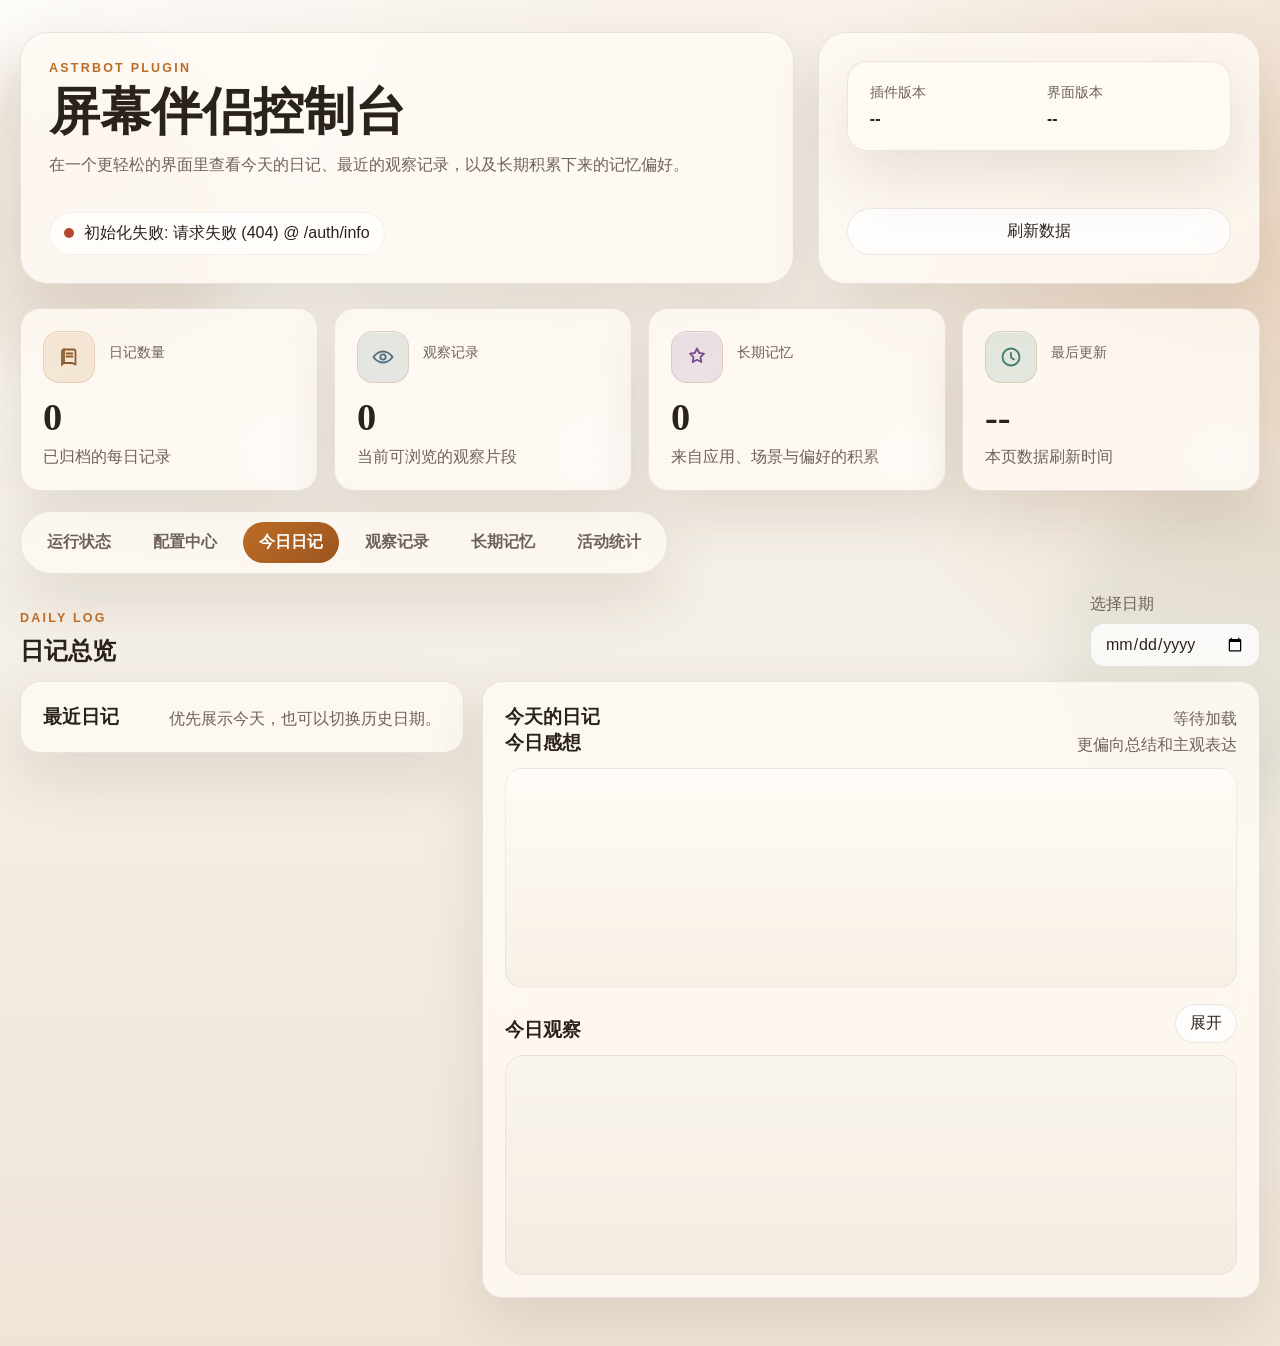
==== commit 64c88009: "v" ====
--- a/web/index.html
+++ b/web/index.html
@@ -1,324 +1,405 @@
-<!DOCTYPE html>
-<html lang="zh-CN">
-<head>
-    <meta charset="UTF-8">
-    <meta name="viewport" content="width=device-width, initial-scale=1.0">
-    <title>屏幕伴侣控制台</title>
-    <link rel="stylesheet" href="/web/app.css">
-</head>
-<body>
-    <div class="app-shell">
-        <div class="ambient ambient-left"></div>
-        <div class="ambient ambient-right"></div>
-        <header class="hero">
-            <div class="hero-copy">
-                <p class="eyebrow">AstrBot Plugin</p>
-                <h1>屏幕伴侣控制台</h1>
-                <p class="hero-text">在一个更轻松的界面里查看今天的日记、最近的观察记录，以及长期积累下来的记忆偏好。</p>
-                <div class="hero-status">
-                    <span class="status-dot" id="statusDot"></span>
-                    <span id="statusText">正在连接 WebUI 服务…</span>
-                </div>
-            </div>
-            <div class="hero-actions">
-                <div class="version-card panel">
-                    <div>
-                        <p class="panel-label">插件版本</p>
-                        <strong id="pluginVersion">--</strong>
-                    </div>
-                    <div>
-                        <p class="panel-label">界面版本</p>
-                        <strong id="webuiVersion">--</strong>
-                    </div>
-                </div>
-                <button class="ghost-button" id="refreshButton" type="button">刷新数据</button>
-                <button class="ghost-button hidden" id="logoutButton" type="button">退出登录</button>
-            </div>
-        </header>
-
-        <section class="overview-grid">
-            <article class="panel stat-card">
-                <p class="panel-label">日记数量</p>
-                <strong id="diaryCount">0</strong>
-                <span>已归档的每日记录</span>
-            </article>
-            <article class="panel stat-card">
-                <p class="panel-label">观察记录</p>
-                <strong id="observationCount">0</strong>
-                <span>当前可浏览的观察片段</span>
-            </article>
-            <article class="panel stat-card">
-                <p class="panel-label">长期记忆</p>
-                <strong id="memoryCount">0</strong>
-                <span>来自应用、场景与偏好的积累</span>
-            </article>
-            <article class="panel stat-card">
-                <p class="panel-label">最后更新</p>
-                <strong id="lastUpdated">--</strong>
-                <span>本页数据刷新时间</span>
-            </article>
-        </section>
-
-        <nav class="top-nav" aria-label="主导航">
-            <a href="#runtime" class="nav-link" data-section="runtime">运行状态</a>
-            <a href="#settings" class="nav-link" data-section="settings">配置中心</a>
-            <a href="#diaries" class="nav-link active" data-section="diaries">今日日记</a>
-            <a href="#observations" class="nav-link" data-section="observations">观察记录</a>
-            <a href="#memories" class="nav-link" data-section="memories">长期记忆</a>
-        </nav>
-
-        <main class="content-stack">
-            <section id="runtime" class="section">
-                <div class="section-heading">
-                    <div>
-                        <p class="eyebrow">Runtime Control</p>
-                        <h2>运行状态与控制</h2>
-                    </div>
-                </div>
-                <div class="runtime-grid">
-                    <article class="panel">
-                        <div class="panel-header">
-                            <h3>当前状态</h3>
-                            <span class="panel-subtle" id="runtimeMeta">等待加载</span>
-                        </div>
-                        <div class="runtime-stats" id="runtimeStats"></div>
-                        <div class="helper-grid runtime-insights" id="runtimeInsights"></div>
-                    </article>
-                    <article class="panel">
-                        <div class="panel-header">
-                            <h3>快速设置</h3>
-                            <span class="panel-subtle">这些变更会立即同步到当前实例。</span>
-                        </div>
-                        <form class="control-form" id="runtimeForm">
-                            <label class="field compact-field">
-                                <span>启用插件</span>
-                                <select id="enabledSelect">
-                                    <option value="true">开启</option>
-                                    <option value="false">关闭</option>
-                                </select>
-                            </label>
-                            <label class="field compact-field">
-                                <span>当前预设</span>
-                                <select id="presetSelect">
-                                    <option value="-1">手动配置</option>
-                                </select>
-                            </label>
-                            <label class="field compact-field">
-                                <span>手动间隔（秒）</span>
-                                <input id="checkIntervalInput" type="number" min="10" step="1">
-                            </label>
-                            <label class="field compact-field">
-                                <span>触发概率（%）</span>
-                                <input id="triggerProbabilityInput" type="number" min="0" max="100" step="1">
-                            </label>
-                            <label class="field compact-field">
-                                <span>互动频率</span>
-                                <input id="interactionFrequencyInput" type="number" min="1" max="10" step="1">
-                            </label>
-                            <label class="field compact-field">
-                                <span>日记功能</span>
-                                <select id="enableDiarySelect">
-                                    <option value="true">开启</option>
-                                    <option value="false">关闭</option>
-                                </select>
-                            </label>
-                            <label class="field compact-field">
-                                <span>学习功能</span>
-                                <select id="enableLearningSelect">
-                                    <option value="true">开启</option>
-                                    <option value="false">关闭</option>
-                                </select>
-                            </label>
-                            <label class="field compact-field">
-                                <span>麦克风监听</span>
-                                <select id="enableMicMonitorSelect">
-                                    <option value="false">关闭</option>
-                                    <option value="true">开启</option>
-                                </select>
-                            </label>
-                            <label class="field compact-field">
-                                <span>调试模式</span>
-                                <select id="debugSelect">
-                                    <option value="false">关闭</option>
-                                    <option value="true">开启</option>
-                                </select>
-                            </label>
-                            <div class="runtime-actions">
-                                <button class="primary-button" id="saveRuntimeButton" type="submit">保存设置</button>
-                                <button class="ghost-button" id="stopTasksButton" type="button">停止自动任务</button>
-                            </div>
-                            <p class="feedback" id="runtimeFeedback"></p>
-                        </form>
-                    </article>
-                </div>
-                <article class="panel">
-                    <div class="panel-header">
-                        <div>
-                            <h3>服务自检</h3>
-                            <span class="panel-subtle" id="healthMeta">用于确认当前页面连到的是不是正确的 WebUI 实例。</span>
-                        </div>
-                    </div>
-                    <div class="health-grid" id="healthGrid"></div>
-                </article>
-            </section>
-            <section id="settings" class="section">
-                <div class="section-heading">
-                    <div>
-                        <p class="eyebrow">Settings Studio</p>
-                        <h2>配置中心</h2>
-                    </div>
-                    <div class="toolbar">
-                        <label class="field compact-field settings-search">
-                            <span>快速筛选</span>
-                            <input id="settingsSearchInput" type="search" placeholder="搜索配置名、说明或提示词">
-                        </label>
-                    </div>
-                </div>
-                <div class="settings-grid">
-                    <article class="panel settings-sidebar">
-                        <div class="panel-header">
-                            <h3>配置分组</h3>
-                            <span class="panel-subtle" id="settingsSummary">按功能分区，避免翻整页长表单。</span>
-                        </div>
-                        <div class="settings-group-list" id="settingsGroupList"></div>
-                    </article>
-                    <article class="panel settings-editor">
-                        <div class="panel-header">
-                            <div>
-                                <h3 id="settingsGroupTitle">配置详情</h3>
-                                <span class="panel-subtle" id="settingsGroupDescription">选择左侧分组后开始编辑。</span>
-                            </div>
-                            <div class="toolbar">
-                                <button class="ghost-button" id="resetSettingsButton" type="button">重置当前分组</button>
-                                <button class="primary-button" id="saveSettingsButton" type="button">保存配置</button>
-                            </div>
-                        </div>
-                        <div class="helper-grid settings-helper" id="settingsHelper"></div>
-                        <div class="settings-form" id="settingsForm"></div>
-                        <p class="feedback" id="settingsFeedback"></p>
-                    </article>
-                </div>
-            </section>
-            <section id="diaries" class="section active">
-                <div class="section-heading">
-                    <div>
-                        <p class="eyebrow">Daily Log</p>
-                        <h2>日记总览</h2>
-                    </div>
-                    <label class="field compact-field">
-                        <span>选择日期</span>
-                        <input id="diaryDateInput" type="date">
-                    </label>
-                </div>
-                <div class="content-grid diaries-grid">
-                    <article class="panel">
-                        <div class="panel-header">
-                            <h3>最近日记</h3>
-                            <span class="panel-subtle" id="diarySummary">优先展示今天，也可以切换历史日期。</span>
-                        </div>
-                        <div class="list-stack" id="diaryList"></div>
-                    </article>
-                    <article class="panel diary-panel">
-                        <div class="panel-header">
-                            <h3 id="diaryTitle">今天的日记</h3>
-                            <span class="panel-subtle" id="diaryMeta">等待加载</span>
-                        </div>
-                        <div class="diary-layout">
-                            <section class="diary-section">
-                                <div class="panel-header">
-                                    <h3>今日感想</h3>
-                                    <span class="panel-subtle">更偏向总结和主观表达</span>
-                                </div>
-                                <div class="diary-content" id="diaryReflection"></div>
-                            </section>
-                            <section class="diary-section">
-                                <div class="panel-header">
-                                    <h3>今日观察</h3>
-                                    <button class="ghost-button diary-toggle" id="toggleDiaryObservations" type="button">展开</button>
-                                </div>
-                                <div class="diary-content diary-content-secondary" id="diaryObservations"></div>
-                            </section>
-                        </div>
-                    </article>
-                </div>
-            </section>
-
-            <section id="observations" class="section">
-                <div class="section-heading">
-                    <div>
-                        <p class="eyebrow">Observation Stream</p>
-                        <h2>观察记录</h2>
-                    </div>
-                    <div class="toolbar">
-                        <label class="field compact-field">
-                            <span>场景筛选</span>
-                            <select id="sceneFilter">
-                                <option value="">全部场景</option>
-                            </select>
-                        </label>
-                        <label class="field compact-field">
-                            <span>排序</span>
-                            <select id="sortFilter">
-                                <option value="desc">最新优先</option>
-                                <option value="asc">最早优先</option>
-                            </select>
-                        </label>
-                    </div>
-                </div>
-                <article class="panel">
-                    <div class="panel-header">
-                        <h3>最近观察</h3>
-                        <span class="panel-subtle" id="observationMeta">按时间线浏览屏幕观察结果。</span>
-                    </div>
-                    <div class="observation-actions">
-                        <label class="selection-toggle">
-                            <input id="selectAllObservations" type="checkbox">
-                            <span>全选当前页</span>
-                        </label>
-                        <div class="toolbar">
-                            <button class="ghost-button" id="clearSelectionButton" type="button">清空选择</button>
-                            <button class="ghost-button" id="deleteSelectedButton" type="button">删除选中</button>
-                        </div>
-                    </div>
-                    <div class="list-stack" id="observationList"></div>
-                    <div class="pagination" id="observationPagination"></div>
-                </article>
-            </section>
-
-            <section id="memories" class="section">
-                <div class="section-heading">
-                    <div>
-                        <p class="eyebrow">Memory Atlas</p>
-                        <h2>长期记忆</h2>
-                    </div>
-                </div>
-                <div class="memory-highlights" id="memoryHighlights"></div>
-                <div class="memory-groups" id="memoryGroups"></div>
-            </section>
-        </main>
-    </div>
-
-    <div class="login-overlay hidden" id="loginOverlay" aria-hidden="true">
-        <form class="login-card panel" id="loginForm">
-            <p class="eyebrow">Protected Access</p>
-            <h2>输入 WebUI 密码</h2>
-            <p class="panel-subtle">当前实例启用了访问保护，请先登录再查看数据。</p>
-            <label class="field">
-                <span>访问密码</span>
-                <input type="password" id="loginPassword" placeholder="请输入密码" autocomplete="current-password">
-            </label>
-            <button class="primary-button" id="loginButton" type="submit">登录</button>
-            <p class="feedback error-text" id="loginError"></p>
-        </form>
-    </div>
-
-    <template id="emptyStateTemplate">
-        <div class="empty-state">
-            <strong>这里还没有内容</strong>
-            <p>等屏幕伴侣积累出更多记录后，这里会慢慢丰富起来。</p>
-        </div>
-    </template>
-
-    <script src="/web/app.js"></script>
-</body>
-</html>
+﻿<!DOCTYPE html>
+<html lang="zh-CN">
+<head>
+    <meta charset="UTF-8">
+    <meta name="viewport" content="width=device-width, initial-scale=1.0">
+    <title>屏幕伴侣控制台</title>
+    <link rel="stylesheet" href="/web/app.css">
+</head>
+<body>
+    <div class="app-shell">
+        <div class="ambient ambient-left"></div>
+        <div class="ambient ambient-right"></div>
+        <header class="hero">
+            <div class="hero-copy">
+                <p class="eyebrow">AstrBot Plugin</p>
+                <h1>屏幕伴侣控制台</h1>
+                <p class="hero-text">在一个更轻松的界面里查看今天的日记、最近的观察记录，以及长期积累下来的记忆偏好。</p>
+                <div class="hero-status">
+                    <span class="status-dot" id="statusDot"></span>
+                    <span id="statusText">正在连接 WebUI 服务...</span>
+                </div>
+            </div>
+            <div class="hero-actions">
+                <div class="version-card panel">
+                    <div>
+                        <p class="panel-label">插件版本</p>
+                        <strong id="pluginVersion">--</strong>
+                    </div>
+                    <div>
+                        <p class="panel-label">界面版本</p>
+                        <strong id="webuiVersion">--</strong>
+                    </div>
+                </div>
+                <button class="ghost-button" id="refreshButton" type="button">刷新数据</button>
+                <button class="ghost-button hidden" id="logoutButton" type="button">退出登录</button>
+            </div>
+        </header>
+
+        <section class="overview-grid">
+            <article class="panel stat-card stat-card--diary">
+                <div class="stat-card-top">
+                    <span class="stat-card-icon" aria-hidden="true">
+                        <svg viewBox="0 0 24 24">
+                            <path d="M7 4.5h9.5a2 2 0 0 1 2 2V19a.5.5 0 0 1-.8.4A4.9 4.9 0 0 0 14.8 18H7a2 2 0 0 0-2 2V6.5a2 2 0 0 1 2-2Z"></path>
+                            <path d="M7 4.5v13.4"></path>
+                            <path d="M9.5 8.5h6"></path>
+                            <path d="M9.5 11.5h6"></path>
+                        </svg>
+                    </span>
+                    <p class="panel-label">日记数量</p>
+                </div>
+                <strong id="diaryCount">0</strong>
+                <span>已归档的每日记录</span>
+            </article>
+            <article class="panel stat-card stat-card--observation">
+                <div class="stat-card-top">
+                    <span class="stat-card-icon" aria-hidden="true">
+                        <svg viewBox="0 0 24 24">
+                            <path d="M2.5 12s3.6-5.5 9.5-5.5S21.5 12 21.5 12 17.9 17.5 12 17.5 2.5 12 2.5 12Z"></path>
+                            <circle cx="12" cy="12" r="2.7"></circle>
+                        </svg>
+                    </span>
+                    <p class="panel-label">观察记录</p>
+                </div>
+                <strong id="observationCount">0</strong>
+                <span>当前可浏览的观察片段</span>
+            </article>
+            <article class="panel stat-card stat-card--memory">
+                <div class="stat-card-top">
+                    <span class="stat-card-icon" aria-hidden="true">
+                        <svg viewBox="0 0 24 24">
+                            <path d="M12 3.5 14.2 8l4.8.7-3.5 3.4.8 4.9L12 14.8 7.7 17l.8-4.9L5 8.7 9.8 8 12 3.5Z"></path>
+                        </svg>
+                    </span>
+                    <p class="panel-label">长期记忆</p>
+                </div>
+                <strong id="memoryCount">0</strong>
+                <span>来自应用、场景与偏好的积累</span>
+            </article>
+            <article class="panel stat-card stat-card--updated">
+                <div class="stat-card-top">
+                    <span class="stat-card-icon" aria-hidden="true">
+                        <svg viewBox="0 0 24 24">
+                            <circle cx="12" cy="12" r="8.5"></circle>
+                            <path d="M12 7.8v4.7l3 1.9"></path>
+                        </svg>
+                    </span>
+                    <p class="panel-label">最后更新</p>
+                </div>
+                <strong id="lastUpdated">--</strong>
+                <span>本页数据刷新时间</span>
+            </article>
+        </section>
+
+        <nav class="top-nav" aria-label="主导航">
+            <a href="#runtime" class="nav-link" data-section="runtime">运行状态</a>
+            <a href="#settings" class="nav-link" data-section="settings">配置中心</a>
+            <a href="#diaries" class="nav-link active" data-section="diaries">今日日记</a>
+            <a href="#observations" class="nav-link" data-section="observations">观察记录</a>
+            <a href="#memories" class="nav-link" data-section="memories">长期记忆</a>
+            <a href="#activity" class="nav-link" data-section="activity">活动统计</a>
+        </nav>
+
+        <main class="content-stack">
+            <section id="runtime" class="section">
+                <div class="section-heading">
+                    <div>
+                        <p class="eyebrow">Runtime Control</p>
+                        <h2>运行状态与控制</h2>
+                    </div>
+                </div>
+                <div class="runtime-grid">
+                    <article class="panel">
+                        <div class="panel-header">
+                            <h3>当前状态</h3>
+                            <span class="panel-subtle" id="runtimeMeta">等待加载</span>
+                        </div>
+                        <div class="runtime-stats" id="runtimeStats"></div>
+                        <div class="helper-grid runtime-insights" id="runtimeInsights"></div>
+                    </article>
+                    <article class="panel">
+                        <div class="panel-header">
+                            <h3>快速设置</h3>
+                            <span class="panel-subtle">这些变更会立即同步到当前实例。</span>
+                        </div>
+                        <form class="control-form" id="runtimeForm">
+                            <label class="field compact-field">
+                                <span>启用插件</span>
+                                <select id="enabledSelect">
+                                    <option value="true">开启</option>
+                                    <option value="false">关闭</option>
+                                </select>
+                            </label>
+                            <label class="field compact-field">
+                                <span>当前预设</span>
+                                <select id="presetSelect">
+                                    <option value="-1">手动配置</option>
+                                </select>
+                            </label>
+                            <label class="field compact-field">
+                                <span>手动间隔（秒）</span>
+                                <input id="checkIntervalInput" type="number" min="10" step="1">
+                            </label>
+                            <label class="field compact-field">
+                                <span>触发概率（%）</span>
+                                <input id="triggerProbabilityInput" type="number" min="0" max="100" step="1">
+                            </label>
+                            <label class="field compact-field">
+                                <span>互动频率</span>
+                                <input id="interactionFrequencyInput" type="number" min="1" max="10" step="1">
+                            </label>
+                            <label class="field compact-field">
+                                <span>日记功能</span>
+                                <select id="enableDiarySelect">
+                                    <option value="true">开启</option>
+                                    <option value="false">关闭</option>
+                                </select>
+                            </label>
+                            <label class="field compact-field">
+                                <span>学习功能</span>
+                                <select id="enableLearningSelect">
+                                    <option value="true">开启</option>
+                                    <option value="false">关闭</option>
+                                </select>
+                            </label>
+                            <label class="field compact-field">
+                                <span>麦克风监听</span>
+                                <select id="enableMicMonitorSelect">
+                                    <option value="false">关闭</option>
+                                    <option value="true">开启</option>
+                                </select>
+                            </label>
+                            <label class="field compact-field">
+                                <span>调试模式</span>
+                                <select id="debugSelect">
+                                    <option value="false">关闭</option>
+                                    <option value="true">开启</option>
+                                </select>
+                            </label>
+                            <div class="runtime-actions">
+                                <button class="primary-button" id="saveRuntimeButton" type="submit">保存设置</button>
+                                <button class="ghost-button" id="stopTasksButton" type="button">停止自动任务</button>
+                            </div>
+                            <p class="feedback" id="runtimeFeedback"></p>
+                        </form>
+                    </article>
+                </div>
+                <article class="panel runtime-media-panel">
+                    <div class="panel-header">
+                        <h3>最新素材预览</h3>
+                        <span class="panel-subtle" id="runtimeMediaMeta">等待加载</span>
+                    </div>
+                    <div class="runtime-media-grid" id="runtimeMedia"></div>
+                </article>
+                <article class="panel">
+                    <div class="panel-header">
+                        <div>
+                            <h3>服务自检</h3>
+                            <span class="panel-subtle" id="healthMeta">用于确认当前页面连到的是不是正确的 WebUI 实例。</span>
+                        </div>
+                    </div>
+                    <div class="health-grid" id="healthGrid"></div>
+                </article>
+            </section>
+            <section id="settings" class="section">
+                <div class="section-heading">
+                    <div>
+                        <p class="eyebrow">Settings Studio</p>
+                        <h2>配置中心</h2>
+                    </div>
+                    <div class="toolbar">
+                        <label class="field compact-field settings-search">
+                            <span>快速筛选</span>
+                            <input id="settingsSearchInput" type="search" placeholder="搜索配置名、说明或提示">
+                        </label>
+                    </div>
+                </div>
+                <div class="settings-grid">
+                    <article class="panel settings-sidebar">
+                        <div class="panel-header">
+                            <h3>配置分组</h3>
+                            <span class="panel-subtle" id="settingsSummary">按功能分区，避免翻整页长表单。</span>
+                        </div>
+                        <div class="settings-group-list" id="settingsGroupList"></div>
+                    </article>
+                    <article class="panel settings-editor">
+                        <div class="panel-header">
+                            <div>
+                                <h3 id="settingsGroupTitle">配置详情</h3>
+                                <span class="panel-subtle" id="settingsGroupDescription">选择左侧分组后开始编辑。</span>
+                            </div>
+                            <div class="toolbar">
+                                <button class="ghost-button" id="resetSettingsButton" type="button">重置当前分组</button>
+                                <button class="primary-button" id="saveSettingsButton" type="button">保存配置</button>
+                            </div>
+                        </div>
+                        <div class="helper-grid settings-helper" id="settingsHelper"></div>
+                        <div class="settings-form" id="settingsForm"></div>
+                        <p class="feedback" id="settingsFeedback"></p>
+                    </article>
+                </div>
+            </section>
+            <section id="diaries" class="section active">
+                <div class="section-heading">
+                    <div>
+                        <p class="eyebrow">Daily Log</p>
+                        <h2>日记总览</h2>
+                    </div>
+                    <label class="field compact-field">
+                        <span>选择日期</span>
+                        <input id="diaryDateInput" type="date">
+                    </label>
+                </div>
+                <div class="content-grid diaries-grid">
+                    <article class="panel">
+                        <div class="panel-header">
+                            <h3>最近日记</h3>
+                            <span class="panel-subtle" id="diarySummary">优先展示今天，也可以切换历史日期。</span>
+                        </div>
+                        <div class="list-stack" id="diaryList"></div>
+                    </article>
+                    <article class="panel diary-panel">
+                        <div class="panel-header">
+                            <h3 id="diaryTitle">今天的日记</h3>
+                            <span class="panel-subtle" id="diaryMeta">等待加载</span>
+                        </div>
+                        <div class="diary-layout">
+                            <section class="diary-section">
+                                <div class="panel-header">
+                                    <h3>今日感想</h3>
+                                    <span class="panel-subtle">更偏向总结和主观表达</span>
+                                </div>
+                                <div class="diary-content" id="diaryReflection"></div>
+                            </section>
+                            <section class="diary-section">
+                                <div class="panel-header">
+                                    <h3>今日观察</h3>
+                                    <button class="ghost-button diary-toggle" id="toggleDiaryObservations" type="button">展开</button>
+                                </div>
+                                <div class="diary-content diary-content-secondary" id="diaryObservations"></div>
+                            </section>
+                        </div>
+                    </article>
+                </div>
+            </section>
+
+            <section id="observations" class="section">
+                <div class="section-heading">
+                    <div>
+                        <p class="eyebrow">Observation Stream</p>
+                        <h2>观察记录</h2>
+                    </div>
+                    <div class="toolbar">
+                        <label class="field compact-field">
+                            <span>场景筛选</span>
+                            <select id="sceneFilter">
+                                <option value="">全部场景</option>
+                            </select>
+                        </label>
+                        <label class="field compact-field">
+                            <span>排序</span>
+                            <select id="sortFilter">
+                                <option value="desc">最新优先</option>
+                                <option value="asc">最早优先</option>
+                            </select>
+                        </label>
+                    </div>
+                </div>
+                <article class="panel">
+                    <div class="panel-header">
+                        <h3>最近观察</h3>
+                        <span class="panel-subtle" id="observationMeta">按时间线浏览屏幕观察结果。</span>
+                    </div>
+                    <div class="observation-actions">
+                        <label class="selection-toggle">
+                            <input id="selectAllObservations" type="checkbox">
+                            <span>全选当前页</span>
+                        </label>
+                        <div class="toolbar">
+                            <button class="ghost-button" id="clearSelectionsButton" type="button">清空选择</button>
+                            <button class="ghost-button" id="deleteSelectedButton" type="button">删除选中</button>
+                            <button class="danger-button" id="clearAllDataButton" type="button">清空所有资料</button>
+                        </div>
+                    </div>
+                    <div class="list-stack" id="observationList"></div>
+                    <div class="pagination" id="observationPagination"></div>
+                </article>
+            </section>
+
+            <section id="memories" class="section">
+                <div class="section-heading">
+                    <div>
+                        <p class="eyebrow">Memory Atlas</p>
+                        <h2>长期记忆</h2>
+                    </div>
+                </div>
+                <div class="memory-highlights" id="memoryHighlights"></div>
+                <div class="memory-groups" id="memoryGroups"></div>
+            </section>
+            <section id="activity" class="section">
+                <div class="section-heading">
+                    <div>
+                        <p class="eyebrow">Activity Statistics</p>
+                        <h2>活动统计</h2>
+                    </div>
+                </div>
+                <div class="activity-grid">
+                    <article class="panel">
+                        <div class="panel-header">
+                            <h3>今日统计</h3>
+                            <span class="panel-subtle">今天的工作和摸鱼时间</span>
+                        </div>
+                        <div class="activity-stats" id="todayActivityStats"></div>
+                    </article>
+                    <article class="panel">
+                        <div class="panel-header">
+                            <h3>总计统计</h3>
+                            <span class="panel-subtle">所有记录的工作和摸鱼时间</span>
+                        </div>
+                        <div class="activity-stats" id="totalActivityStats"></div>
+                    </article>
+                </div>
+                <article class="panel activity-chart-panel">
+                    <div class="panel-header">
+                        <h3>时间配比图</h3>
+                        <span class="panel-subtle">工作、摸鱼、其他的占比一眼看清</span>
+                    </div>
+                    <div class="activity-chart-stack" id="activityCharts"></div>
+                </article>
+                <article class="panel">
+                    <div class="panel-header">
+                        <h3>最近活动</h3>
+                        <span class="panel-subtle">最近 20 条活动记录</span>
+                    </div>
+                    <div class="list-stack" id="recentActivities"></div>
+                </article>
+            </section>
+        </main>
+    </div>
+
+    <div class="login-overlay hidden" id="loginOverlay" aria-hidden="true">
+        <form class="login-card panel" id="loginForm">
+            <p class="eyebrow">Protected Access</p>
+            <h2>输入 WebUI 密码</h2>
+            <p class="panel-subtle">当前实例启用了访问保护，请先登录再查看数据。</p>
+            <label class="field">
+                <span>访问密码</span>
+                <input type="password" id="loginPassword" placeholder="请输入密码" autocomplete="current-password">
+            </label>
+            <button class="primary-button" id="loginButton" type="submit">登录</button>
+            <p class="feedback error-text" id="loginError"></p>
+        </form>
+    </div>
+
+    <template id="emptyStateTemplate">
+        <div class="empty-state">
+            <strong>这里还没有内容</strong>
+            <p>等屏幕伴侣积累出更多记录后，这里会慢慢丰富起来。</p>
+        </div>
+    </template>
+
+    <script src="/web/app.js"></script>
+</body>
+</html>
+
--- a/web/app.css
+++ b/web/app.css
@@ -1,829 +1,1130 @@
-:root {
-    --bg: #f4efe7;
-    --panel: rgba(255, 251, 245, 0.82);
-    --panel-strong: rgba(255, 248, 240, 0.96);
-    --text: #2a221d;
-    --muted: #6f6259;
-    --line: rgba(97, 77, 64, 0.12);
-    --accent: #bc6c25;
-    --accent-strong: #9c5520;
-    --accent-soft: rgba(188, 108, 37, 0.14);
-    --success: #4f772d;
-    --danger: #b6462f;
-    --shadow: 0 24px 60px rgba(74, 48, 28, 0.12);
-    --radius-xl: 28px;
-    --radius-lg: 20px;
-    --font-sans: "Segoe UI", "PingFang SC", "Microsoft YaHei", sans-serif;
-    --font-display: "Georgia", "STSong", serif;
-}
-
-* { box-sizing: border-box; }
-html { scroll-behavior: smooth; }
-
-body {
-    margin: 0;
-    min-height: 100vh;
-    color: var(--text);
-    font-family: var(--font-sans);
-    background:
-        radial-gradient(circle at top left, rgba(255, 255, 255, 0.7), transparent 34%),
-        radial-gradient(circle at right 20%, rgba(188, 108, 37, 0.2), transparent 28%),
-        linear-gradient(180deg, #f8f2ea 0%, var(--bg) 48%, #efe5d7 100%);
-}
-
-button, input, select { font: inherit; }
-button { cursor: pointer; }
-.hidden { display: none !important; }
-
-.app-shell {
-    position: relative;
-    max-width: 1380px;
-    margin: 0 auto;
-    padding: 32px 20px 48px;
-}
-
-.ambient {
-    position: fixed;
-    width: 320px;
-    height: 320px;
-    border-radius: 50%;
-    filter: blur(24px);
-    opacity: 0.4;
-    pointer-events: none;
-    z-index: 0;
-}
-
-.ambient-left {
-    top: 6%;
-    left: -80px;
-    background: rgba(184, 148, 108, 0.38);
-}
-
-.ambient-right {
-    right: -100px;
-    bottom: 10%;
-    background: rgba(96, 141, 108, 0.2);
-}
-
-.hero, .overview-grid, .top-nav, .content-stack { position: relative; z-index: 1; }
-
-.hero {
-    display: grid;
-    grid-template-columns: minmax(0, 1.4fr) minmax(280px, 0.8fr);
-    gap: 24px;
-    margin-bottom: 24px;
-}
-
-.hero-copy, .hero-actions, .panel {
-    backdrop-filter: blur(20px);
-    background: var(--panel);
-    border: 1px solid var(--line);
-    box-shadow: var(--shadow);
-}
-
-.hero-copy, .hero-actions {
-    border-radius: var(--radius-xl);
-    padding: 28px;
-}
-
-.hero-copy h1 {
-    margin: 0 0 10px;
-    font-family: var(--font-display);
-    font-size: clamp(2.1rem, 4vw, 3.6rem);
-    line-height: 1.05;
-}
-
-.eyebrow {
-    margin: 0 0 10px;
-    color: var(--accent);
-    text-transform: uppercase;
-    letter-spacing: 0.18em;
-    font-size: 0.78rem;
-    font-weight: 700;
-}
-
-.hero-text, .panel-subtle, .list-item-meta, .observation-tags, .memory-meta, .feedback, .field span, .stat-card span {
-    color: var(--muted);
-}
-
-.hero-status {
-    display: inline-flex;
-    align-items: center;
-    gap: 10px;
-    margin-top: 20px;
-    padding: 10px 14px;
-    border-radius: 999px;
-    background: rgba(255, 255, 255, 0.65);
-    border: 1px solid rgba(97, 77, 64, 0.08);
-}
-
-.status-dot {
-    width: 10px;
-    height: 10px;
-    border-radius: 50%;
-    background: var(--muted);
-    box-shadow: 0 0 0 0 rgba(79, 119, 45, 0.35);
-}
-
-.status-dot.online { background: var(--success); animation: pulse 1.8s infinite; }
-.status-dot.error { background: var(--danger); }
-
-@keyframes pulse {
-    0% { box-shadow: 0 0 0 0 rgba(79, 119, 45, 0.35); }
-    70% { box-shadow: 0 0 0 10px rgba(79, 119, 45, 0); }
-    100% { box-shadow: 0 0 0 0 rgba(79, 119, 45, 0); }
-}
-
-.hero-actions {
-    display: flex;
-    flex-direction: column;
-    gap: 14px;
-    justify-content: space-between;
-}
-
-.version-card {
-    display: grid;
-    grid-template-columns: repeat(2, minmax(0, 1fr));
-    gap: 16px;
-}
-
-.panel {
-    border-radius: var(--radius-lg);
-    padding: 22px;
-}
-
-.panel-label {
-    margin: 0 0 8px;
-    color: var(--muted);
-    font-size: 0.86rem;
-}
-
-.ghost-button, .primary-button, .page-button {
-    border: none;
-    border-radius: 999px;
-    padding: 12px 18px;
-    transition: transform 0.18s ease, box-shadow 0.18s ease, background 0.18s ease;
-}
-
-.ghost-button {
-    background: rgba(255, 255, 255, 0.72);
-    color: var(--text);
-    border: 1px solid rgba(97, 77, 64, 0.12);
-}
-
-.primary-button {
-    background: linear-gradient(135deg, var(--accent) 0%, var(--accent-strong) 100%);
-    color: #fff;
-    box-shadow: 0 16px 28px rgba(156, 85, 32, 0.24);
-}
-
-.ghost-button:hover, .primary-button:hover, .page-button:hover { transform: translateY(-1px); }
-
-.overview-grid {
-    display: grid;
-    grid-template-columns: repeat(4, minmax(0, 1fr));
-    gap: 16px;
-    margin-bottom: 20px;
-}
-
-.stat-card strong {
-    display: block;
-    margin-bottom: 8px;
-    font-size: clamp(1.6rem, 3vw, 2.4rem);
-    font-family: var(--font-display);
-}
-
-.top-nav {
-    display: inline-flex;
-    flex-wrap: wrap;
-    gap: 10px;
-    margin-bottom: 20px;
-    padding: 10px;
-    border-radius: 999px;
-    background: rgba(255, 251, 245, 0.72);
-    border: 1px solid var(--line);
-    box-shadow: var(--shadow);
-}
-
-.nav-link {
-    color: var(--muted);
-    text-decoration: none;
-    padding: 10px 16px;
-    border-radius: 999px;
-    font-weight: 600;
-}
-
-.nav-link.active {
-    color: #fff;
-    background: linear-gradient(135deg, var(--accent) 0%, var(--accent-strong) 100%);
-}
-
-.content-stack {
-    display: flex;
-    flex-direction: column;
-    gap: 20px;
-}
-
-.section { display: none; }
-.section.active { display: block; animation: rise-in 0.24s ease; }
-
-@keyframes rise-in {
-    from { opacity: 0; transform: translateY(8px); }
-    to { opacity: 1; transform: translateY(0); }
-}
-
-.section-heading, .toolbar, .panel-header, .memory-highlights, .memory-groups, .content-grid, .pagination {
-    display: flex;
-    gap: 16px;
-}
-
-.section-heading, .panel-header {
-    align-items: end;
-    justify-content: space-between;
-}
-
-.section-heading { margin-bottom: 14px; }
-.section-heading h2, .panel-header h3 { margin: 0; }
-.toolbar { flex-wrap: wrap; }
-.content-grid { align-items: start; }
-.observation-actions {
-    display: flex;
-    justify-content: space-between;
-    gap: 12px;
-    align-items: center;
-    margin-bottom: 14px;
-}
-
-.diaries-grid {
-    display: grid;
-    grid-template-columns: minmax(300px, 0.8fr) minmax(0, 1.4fr);
-    gap: 18px;
-}
-
-.runtime-grid {
-    display: grid;
-    grid-template-columns: minmax(320px, 0.9fr) minmax(0, 1.1fr);
-    gap: 18px;
-}
-
-.settings-grid {
-    display: grid;
-    grid-template-columns: minmax(240px, 0.58fr) minmax(0, 1.42fr);
-    gap: 18px;
-}
-
-.settings-sidebar,
-.settings-editor {
-    min-height: 640px;
-}
-
-.settings-group-list,
-.settings-form {
-    display: grid;
-    gap: 12px;
-}
-
-.helper-grid {
-    display: grid;
-    gap: 12px;
-}
-
-.runtime-insights,
-.settings-helper {
-    margin-top: 16px;
-}
-
-.helper-card {
-    padding: 16px 18px;
-    border-radius: 18px;
-    background: linear-gradient(180deg, rgba(255, 251, 247, 0.9), rgba(249, 238, 228, 0.82));
-    border: 1px solid rgba(188, 108, 37, 0.12);
-    display: grid;
-    gap: 8px;
-}
-
-.helper-card strong {
-    font-size: 1rem;
-}
-
-.helper-card p {
-    margin: 0;
-    color: var(--muted);
-    line-height: 1.6;
-}
-
-.helper-actions {
-    display: flex;
-    flex-wrap: wrap;
-    gap: 10px;
-}
-
-.helper-button {
-    width: fit-content;
-}
-
-.settings-group-button {
-    width: 100%;
-    text-align: left;
-    border: 1px solid rgba(97, 77, 64, 0.08);
-    background: rgba(255, 255, 255, 0.68);
-    border-radius: 16px;
-    padding: 14px 16px;
-    display: grid;
-    gap: 6px;
-}
-
-.settings-group-button strong {
-    font-size: 1rem;
-}
-
-.settings-group-button span {
-    color: var(--muted);
-    font-size: 0.92rem;
-    line-height: 1.5;
-}
-
-.settings-group-button.active,
-.settings-group-button:hover {
-    background: linear-gradient(180deg, rgba(255, 255, 255, 0.92), rgba(248, 234, 219, 0.92));
-    border-color: rgba(188, 108, 37, 0.26);
-}
-
-.settings-search {
-    min-width: min(320px, 100%);
-}
-
-.settings-form {
-    grid-template-columns: repeat(2, minmax(0, 1fr));
-}
-
-.settings-field {
-    padding: 16px;
-    border-radius: 18px;
-    background: rgba(255, 255, 255, 0.6);
-    border: 1px solid rgba(97, 77, 64, 0.08);
-}
-
-.settings-field-dirty {
-    border-color: rgba(188, 108, 37, 0.22);
-    box-shadow: 0 14px 28px rgba(188, 108, 37, 0.08);
-}
-
-.settings-field-wide {
-    grid-column: 1 / -1;
-}
-
-.settings-field-header {
-    display: flex;
-    justify-content: space-between;
-    gap: 12px;
-    align-items: center;
-    margin-bottom: 8px;
-}
-
-.settings-field-header strong {
-    font-size: 1rem;
-}
-
-.settings-field-header code {
-    padding: 2px 8px;
-    border-radius: 999px;
-    background: rgba(42, 34, 29, 0.08);
-    color: var(--muted);
-    font-size: 0.78rem;
-}
-
-.settings-badges {
-    display: flex;
-    flex-wrap: wrap;
-    justify-content: flex-end;
-    gap: 8px;
-    align-items: center;
-}
-
-.settings-badge {
-    display: inline-flex;
-    align-items: center;
-    padding: 4px 9px;
-    border-radius: 999px;
-    background: rgba(42, 34, 29, 0.06);
-    color: var(--muted);
-    font-size: 0.78rem;
-}
-
-.settings-badge-warm {
-    background: rgba(188, 108, 37, 0.12);
-    color: #9b4d17;
-}
-
-.settings-field-hint {
-    margin: 0 0 10px;
-    color: var(--muted);
-    line-height: 1.6;
-    font-size: 0.92rem;
-}
-
-.list-stack, .memory-list, .memory-card { display: grid; gap: 12px; }
-.runtime-stats {
-    display: grid;
-    grid-template-columns: repeat(2, minmax(0, 1fr));
-    gap: 12px;
-}
-
-.health-grid {
-    display: grid;
-    grid-template-columns: repeat(4, minmax(0, 1fr));
-    gap: 12px;
-}
-
-.runtime-stat {
-    padding: 16px;
-    border-radius: 16px;
-    background: rgba(255, 255, 255, 0.7);
-    border: 1px solid rgba(97, 77, 64, 0.08);
-}
-
-.runtime-stat strong {
-    display: block;
-    margin-top: 6px;
-    font-size: 1.3rem;
-    font-family: var(--font-display);
-}
-
-.health-card {
-    padding: 16px;
-    border-radius: 16px;
-    background: rgba(255, 255, 255, 0.7);
-    border: 1px solid rgba(97, 77, 64, 0.08);
-}
-
-.health-card strong {
-    display: block;
-    margin-top: 6px;
-    font-size: 1.05rem;
-}
-
-.control-form {
-    display: grid;
-    grid-template-columns: repeat(2, minmax(0, 1fr));
-    gap: 14px 16px;
-}
-
-.runtime-actions {
-    display: flex;
-    gap: 12px;
-    align-items: center;
-    grid-column: 1 / -1;
-}
-
-#runtimeFeedback {
-    min-height: 1.2em;
-    grid-column: 1 / -1;
-}
-
-.list-item-button {
-    width: 100%;
-    text-align: left;
-    border: 1px solid rgba(97, 77, 64, 0.08);
-    background: rgba(255, 255, 255, 0.74);
-    border-radius: 16px;
-    padding: 16px;
-}
-
-.list-item-button:hover, .list-item-button.active {
-    background: linear-gradient(180deg, rgba(255, 255, 255, 0.92), rgba(248, 234, 219, 0.92));
-    border-color: rgba(188, 108, 37, 0.28);
-}
-
-.list-item-title { margin: 0 0 4px; font-weight: 700; }
-.diary-panel { min-height: 540px; }
-.diary-layout {
-    display: grid;
-    gap: 16px;
-}
-.diary-section {
-    display: grid;
-    gap: 12px;
-}
-
-.diary-content {
-    min-height: 220px;
-    padding: 18px;
-    border-radius: 18px;
-    background: linear-gradient(180deg, rgba(255, 251, 246, 0.96), rgba(246, 238, 227, 0.86));
-    border: 1px solid rgba(97, 77, 64, 0.08);
-    overflow: auto;
-}
-.diary-content-secondary {
-    background: linear-gradient(180deg, rgba(249, 244, 237, 0.96), rgba(242, 234, 222, 0.86));
-}
-.diary-content-collapsed {
-    max-height: 220px;
-    overflow: hidden;
-    position: relative;
-}
-.diary-content-collapsed::after {
-    content: "";
-    position: sticky;
-    display: block;
-    bottom: 0;
-    height: 64px;
-    margin-top: -64px;
-    background: linear-gradient(180deg, rgba(242, 234, 222, 0), rgba(242, 234, 222, 0.96));
-    pointer-events: none;
-}
-.diary-toggle {
-    padding: 8px 14px;
-}
-
-.diary-rendered {
-    display: grid;
-    gap: 14px;
-    line-height: 1.8;
-}
-
-.diary-rendered h1,
-.diary-rendered h2,
-.diary-rendered h3 {
-    margin: 0;
-    font-family: var(--font-display);
-}
-
-.diary-rendered h1 { font-size: 1.8rem; }
-.diary-rendered h2 {
-    margin-top: 6px;
-    padding-bottom: 8px;
-    border-bottom: 1px solid rgba(97, 77, 64, 0.12);
-}
-.diary-rendered h3 { font-size: 1.08rem; color: var(--accent-strong); }
-.diary-rendered p,
-.diary-rendered li { margin: 0; }
-.diary-rendered ul {
-    margin: 0;
-    padding-left: 20px;
-    display: grid;
-    gap: 8px;
-}
-.diary-rendered blockquote {
-    margin: 0;
-    padding: 10px 14px;
-    border-left: 4px solid rgba(188, 108, 37, 0.35);
-    background: rgba(255, 255, 255, 0.5);
-    border-radius: 12px;
-    color: var(--muted);
-}
-.diary-rendered code {
-    padding: 2px 6px;
-    border-radius: 8px;
-    background: rgba(42, 34, 29, 0.08);
-    font-family: "Consolas", "Microsoft YaHei", monospace;
-}
-.diary-rendered pre {
-    margin: 0;
-    padding: 14px;
-    overflow: auto;
-    border-radius: 14px;
-    background: rgba(42, 34, 29, 0.08);
-}
-.diary-rendered pre code {
-    padding: 0;
-    background: transparent;
-}
-
-.diary-observation-timeline {
-    position: relative;
-    display: grid;
-    gap: 14px;
-}
-
-.diary-observation-timeline::before {
-    content: "";
-    position: absolute;
-    left: 11px;
-    top: 6px;
-    bottom: 6px;
-    width: 1px;
-    background: linear-gradient(180deg, rgba(188, 108, 37, 0.26), rgba(188, 108, 37, 0.05));
-}
-
-.diary-observation-entry {
-    position: relative;
-    display: grid;
-    grid-template-columns: 24px minmax(0, 1fr);
-    gap: 14px;
-    align-items: start;
-}
-
-.diary-observation-marker {
-    width: 10px;
-    height: 10px;
-    margin-top: 10px;
-    margin-left: 7px;
-    border-radius: 999px;
-    background: linear-gradient(180deg, var(--accent), var(--accent-strong));
-    box-shadow: 0 0 0 4px rgba(188, 108, 37, 0.12);
-    position: relative;
-    z-index: 1;
-}
-
-.diary-observation-main {
-    display: grid;
-    gap: 10px;
-    padding: 14px 16px;
-    border-radius: 16px;
-    background: rgba(255, 255, 255, 0.62);
-    border: 1px solid rgba(97, 77, 64, 0.08);
-}
-
-.diary-observation-head {
-    display: flex;
-    flex-wrap: wrap;
-    gap: 8px 12px;
-    align-items: center;
-}
-
-.diary-observation-time {
-    display: inline-flex;
-    align-items: center;
-    padding: 4px 10px;
-    border-radius: 999px;
-    background: rgba(188, 108, 37, 0.12);
-    color: var(--accent-strong);
-    font-size: 0.82rem;
-    font-weight: 700;
-    letter-spacing: 0.04em;
-}
-
-.diary-observation-window {
-    color: var(--ink-strong);
-    font-weight: 700;
-}
-
-.diary-entry-body {
-    gap: 10px;
-    line-height: 1.72;
-}
-
-.diary-entry-body h1,
-.diary-entry-body h2,
-.diary-entry-body h3 {
-    display: none;
-}
-
-.observation-card, .memory-card, .highlight-card {
-    border-radius: 18px;
-    border: 1px solid rgba(97, 77, 64, 0.08);
-    background: rgba(255, 255, 255, 0.72);
-    padding: 18px;
-}
-
-.observation-card {
-    position: relative;
-    overflow: hidden;
-}
-
-.observation-card::before {
-    content: "";
-    position: absolute;
-    inset: 0 auto 0 0;
-    width: 4px;
-    background: linear-gradient(180deg, var(--accent), #dda15e);
-}
-
-.observation-header, .memory-header {
-    display: flex;
-    justify-content: space-between;
-    gap: 12px;
-    align-items: start;
-    margin-bottom: 8px;
-}
-
-.observation-content, .memory-content { margin: 0; line-height: 1.7; }
-.observation-select {
-    display: inline-flex;
-    align-items: center;
-    gap: 8px;
-    color: var(--muted);
-    font-size: 0.9rem;
-}
-.observation-footer {
-    display: flex;
-    justify-content: space-between;
-    align-items: center;
-    gap: 12px;
-    margin-top: 14px;
-}
-.danger-button {
-    border: none;
-    border-radius: 999px;
-    padding: 10px 14px;
-    background: rgba(182, 70, 47, 0.12);
-    color: var(--danger);
-}
-.selection-toggle {
-    display: inline-flex;
-    align-items: center;
-    gap: 8px;
-    color: var(--muted);
-}
-
-.tag {
-    display: inline-flex;
-    align-items: center;
-    gap: 6px;
-    padding: 6px 10px;
-    border-radius: 999px;
-    background: var(--accent-soft);
-    color: var(--accent-strong);
-    font-size: 0.84rem;
-    font-weight: 700;
-}
-
-.field { display: grid; gap: 8px; }
-.compact-field { min-width: 170px; }
-
-.field input, .field select, .field textarea {
-    min-height: 44px;
-    border-radius: 14px;
-    border: 1px solid rgba(97, 77, 64, 0.14);
-    background: rgba(255, 255, 255, 0.8);
-    color: var(--text);
-    padding: 0 14px;
-}
-
-.field textarea {
-    min-height: 120px;
-    padding: 12px 14px;
-    resize: vertical;
-    line-height: 1.65;
-}
-
-.pagination {
-    margin-top: 18px;
-    flex-wrap: wrap;
-    justify-content: space-between;
-    align-items: center;
-}
-
-.page-button { background: rgba(255, 255, 255, 0.8); color: var(--text); }
-.page-button:disabled { cursor: not-allowed; opacity: 0.45; transform: none; }
-
-.memory-highlights {
-    display: grid;
-    grid-template-columns: repeat(3, minmax(0, 1fr));
-    margin-bottom: 18px;
-}
-
-.memory-groups {
-    display: grid;
-    grid-template-columns: repeat(2, minmax(0, 1fr));
-}
-
-.empty-state {
-    display: grid;
-    place-items: center;
-    min-height: 180px;
-    text-align: center;
-    padding: 18px;
-    color: var(--muted);
-    border: 1px dashed rgba(97, 77, 64, 0.18);
-    border-radius: 18px;
-    background: rgba(255, 255, 255, 0.44);
-}
-
-.login-overlay {
-    position: fixed;
-    inset: 0;
-    display: grid;
-    place-items: center;
-    padding: 20px;
-    background: rgba(42, 34, 29, 0.34);
-    backdrop-filter: blur(18px);
-    z-index: 10;
-}
-
-.login-card { width: min(100%, 460px); background: var(--panel-strong); }
-.error-text { color: var(--danger); min-height: 1.2em; }
-
-@media (max-width: 1080px) {
-.hero, .diaries-grid, .memory-highlights, .memory-groups, .runtime-grid, .settings-grid, .settings-form, .health-grid { grid-template-columns: 1fr; }
-    .overview-grid { grid-template-columns: repeat(2, minmax(0, 1fr)); }
-}
-
-@media (max-width: 720px) {
-    .app-shell { padding-inline: 14px; }
-    .hero-copy, .hero-actions, .panel { padding: 18px; }
-    .overview-grid { grid-template-columns: 1fr; }
-    .top-nav { display: flex; width: 100%; border-radius: 22px; }
-    .nav-link { flex: 1 1 100%; text-align: center; }
-    .section-heading, .panel-header, .observation-header, .memory-header, .pagination {
-        align-items: start;
-        flex-direction: column;
-    }
-    .toolbar { width: 100%; }
-    .compact-field { min-width: 0; width: 100%; }
-    .runtime-stats, .control-form { grid-template-columns: 1fr; }
-    .runtime-actions { flex-direction: column; align-items: stretch; }
-    .observation-actions,
-    .observation-footer { flex-direction: column; align-items: stretch; }
-}
+﻿:root {
+    --bg: #f4efe7;
+    --panel: rgba(255, 251, 245, 0.82);
+    --panel-strong: rgba(255, 248, 240, 0.96);
+    --text: #2a221d;
+    --muted: #6f6259;
+    --line: rgba(97, 77, 64, 0.12);
+    --accent: #bc6c25;
+    --accent-strong: #9c5520;
+    --accent-soft: rgba(188, 108, 37, 0.14);
+    --success: #4f772d;
+    --danger: #b6462f;
+    --shadow: 0 24px 60px rgba(74, 48, 28, 0.12);
+    --radius-xl: 28px;
+    --radius-lg: 20px;
+    --font-sans: "Segoe UI", "PingFang SC", "Microsoft YaHei", sans-serif;
+    --font-display: "Georgia", "STSong", serif;
+}
+
+* { box-sizing: border-box; }
+html { scroll-behavior: smooth; }
+
+body {
+    margin: 0;
+    min-height: 100vh;
+    color: var(--text);
+    font-family: var(--font-sans);
+    background:
+        radial-gradient(circle at top left, rgba(255, 255, 255, 0.7), transparent 34%),
+        radial-gradient(circle at right 20%, rgba(188, 108, 37, 0.2), transparent 28%),
+        linear-gradient(180deg, #f8f2ea 0%, var(--bg) 48%, #efe5d7 100%);
+}
+
+button, input, select { font: inherit; }
+button { cursor: pointer; }
+.hidden { display: none !important; }
+
+.app-shell {
+    position: relative;
+    max-width: 1380px;
+    margin: 0 auto;
+    padding: 32px 20px 48px;
+}
+
+.ambient {
+    position: fixed;
+    width: 320px;
+    height: 320px;
+    border-radius: 50%;
+    filter: blur(24px);
+    opacity: 0.4;
+    pointer-events: none;
+    z-index: 0;
+}
+
+.ambient-left {
+    top: 6%;
+    left: -80px;
+    background: rgba(184, 148, 108, 0.38);
+}
+
+.ambient-right {
+    right: -100px;
+    bottom: 10%;
+    background: rgba(96, 141, 108, 0.2);
+}
+
+.hero, .overview-grid, .top-nav, .content-stack { position: relative; z-index: 1; }
+
+.hero {
+    display: grid;
+    grid-template-columns: minmax(0, 1.4fr) minmax(280px, 0.8fr);
+    gap: 24px;
+    margin-bottom: 24px;
+}
+
+.hero-copy, .hero-actions, .panel {
+    backdrop-filter: blur(20px);
+    background: var(--panel);
+    border: 1px solid var(--line);
+    box-shadow: var(--shadow);
+}
+
+.hero-copy, .hero-actions {
+    border-radius: var(--radius-xl);
+    padding: 28px;
+}
+
+.hero-copy h1 {
+    margin: 0 0 10px;
+    font-family: var(--font-display);
+    font-size: clamp(2.1rem, 4vw, 3.6rem);
+    line-height: 1.05;
+}
+
+.eyebrow {
+    margin: 0 0 10px;
+    color: var(--accent);
+    text-transform: uppercase;
+    letter-spacing: 0.18em;
+    font-size: 0.78rem;
+    font-weight: 700;
+}
+
+.hero-text, .panel-subtle, .list-item-meta, .observation-tags, .memory-meta, .feedback, .field span, .stat-card span {
+    color: var(--muted);
+}
+
+.hero-status {
+    display: inline-flex;
+    align-items: center;
+    gap: 10px;
+    margin-top: 20px;
+    padding: 10px 14px;
+    border-radius: 999px;
+    background: rgba(255, 255, 255, 0.65);
+    border: 1px solid rgba(97, 77, 64, 0.08);
+}
+
+.status-dot {
+    width: 10px;
+    height: 10px;
+    border-radius: 50%;
+    background: var(--muted);
+    box-shadow: 0 0 0 0 rgba(79, 119, 45, 0.35);
+}
+
+.status-dot.online { background: var(--success); animation: pulse 1.8s infinite; }
+.status-dot.error { background: var(--danger); }
+
+@keyframes pulse {
+    0% { box-shadow: 0 0 0 0 rgba(79, 119, 45, 0.35); }
+    70% { box-shadow: 0 0 0 10px rgba(79, 119, 45, 0); }
+    100% { box-shadow: 0 0 0 0 rgba(79, 119, 45, 0); }
+}
+
+.hero-actions {
+    display: flex;
+    flex-direction: column;
+    gap: 14px;
+    justify-content: space-between;
+}
+
+.version-card {
+    display: grid;
+    grid-template-columns: repeat(2, minmax(0, 1fr));
+    gap: 16px;
+}
+
+.panel {
+    border-radius: var(--radius-lg);
+    padding: 22px;
+}
+
+.panel-label {
+    margin: 0 0 8px;
+    color: var(--muted);
+    font-size: 0.86rem;
+}
+
+.ghost-button, .primary-button, .page-button {
+    border: none;
+    border-radius: 999px;
+    padding: 12px 18px;
+    transition: transform 0.18s ease, box-shadow 0.18s ease, background 0.18s ease;
+}
+
+.ghost-button {
+    background: rgba(255, 255, 255, 0.72);
+    color: var(--text);
+    border: 1px solid rgba(97, 77, 64, 0.12);
+}
+
+.primary-button {
+    background: linear-gradient(135deg, var(--accent) 0%, var(--accent-strong) 100%);
+    color: #fff;
+    box-shadow: 0 16px 28px rgba(156, 85, 32, 0.24);
+}
+
+.ghost-button:hover, .primary-button:hover, .page-button:hover { transform: translateY(-1px); }
+
+.overview-grid {
+    display: grid;
+    grid-template-columns: repeat(4, minmax(0, 1fr));
+    gap: 16px;
+    margin-bottom: 20px;
+}
+
+.stat-card {
+    position: relative;
+    overflow: hidden;
+}
+
+.stat-card::after {
+    content: "";
+    position: absolute;
+    inset: auto -24px -24px auto;
+    width: 120px;
+    height: 120px;
+    border-radius: 50%;
+    background: radial-gradient(circle, rgba(255, 255, 255, 0.34) 0%, rgba(255, 255, 255, 0) 70%);
+    pointer-events: none;
+}
+
+.stat-card-top {
+    display: flex;
+    align-items: center;
+    gap: 14px;
+    margin-bottom: 12px;
+}
+
+.stat-card-icon,
+.activity-stat-icon {
+    display: inline-flex;
+    align-items: center;
+    justify-content: center;
+    flex-shrink: 0;
+}
+
+.stat-card-icon {
+    width: 52px;
+    height: 52px;
+    border-radius: 16px;
+    color: var(--accent-strong);
+    background: var(--accent-soft);
+    border: 1px solid rgba(188, 108, 37, 0.18);
+    box-shadow: inset 0 1px 0 rgba(255, 255, 255, 0.35);
+}
+
+.stat-card--diary .stat-card-icon {
+    color: #8d5a2b;
+    background: rgba(199, 138, 70, 0.16);
+}
+
+.stat-card--observation .stat-card-icon {
+    color: #526d82;
+    background: rgba(82, 109, 130, 0.14);
+}
+
+.stat-card--memory .stat-card-icon {
+    color: #7a4b8e;
+    background: rgba(122, 75, 142, 0.14);
+}
+
+.stat-card--updated .stat-card-icon {
+    color: #3f7d6b;
+    background: rgba(63, 125, 107, 0.14);
+}
+
+.stat-card-icon svg,
+.activity-stat-icon svg {
+    width: 24px;
+    height: 24px;
+    fill: none;
+    stroke: currentColor;
+    stroke-width: 1.8;
+    stroke-linecap: round;
+    stroke-linejoin: round;
+}
+.stat-card strong {
+    display: block;
+    margin-bottom: 8px;
+    font-size: clamp(1.6rem, 3vw, 2.4rem);
+    font-family: var(--font-display);
+}
+
+.top-nav {
+    display: inline-flex;
+    flex-wrap: wrap;
+    gap: 10px;
+    margin-bottom: 20px;
+    padding: 10px;
+    border-radius: 999px;
+    background: rgba(255, 251, 245, 0.72);
+    border: 1px solid var(--line);
+    box-shadow: var(--shadow);
+}
+
+.nav-link {
+    color: var(--muted);
+    text-decoration: none;
+    padding: 10px 16px;
+    border-radius: 999px;
+    font-weight: 600;
+}
+
+.nav-link.active {
+    color: #fff;
+    background: linear-gradient(135deg, var(--accent) 0%, var(--accent-strong) 100%);
+}
+
+.content-stack {
+    display: flex;
+    flex-direction: column;
+    gap: 20px;
+}
+
+.section { display: none; }
+.section.active { display: block; animation: rise-in 0.24s ease; }
+
+@keyframes rise-in {
+    from { opacity: 0; transform: translateY(8px); }
+    to { opacity: 1; transform: translateY(0); }
+}
+
+.section-heading, .toolbar, .panel-header, .memory-highlights, .memory-groups, .content-grid, .pagination {
+    display: flex;
+    gap: 16px;
+}
+
+.section-heading, .panel-header {
+    align-items: end;
+    justify-content: space-between;
+}
+
+.section-heading { margin-bottom: 14px; }
+.section-heading h2, .panel-header h3 { margin: 0; }
+.toolbar { flex-wrap: wrap; }
+.content-grid { align-items: start; }
+.observation-actions {
+    display: flex;
+    justify-content: space-between;
+    gap: 12px;
+    align-items: center;
+    margin-bottom: 14px;
+}
+
+.diaries-grid {
+    display: grid;
+    grid-template-columns: minmax(300px, 0.8fr) minmax(0, 1.4fr);
+    gap: 18px;
+}
+
+.runtime-grid {
+    display: grid;
+    grid-template-columns: minmax(320px, 0.9fr) minmax(0, 1.1fr);
+    gap: 18px;
+}
+
+.runtime-media-panel {
+    margin-top: 18px;
+}
+
+.runtime-media-grid {
+    display: grid;
+    grid-template-columns: repeat(2, minmax(0, 1fr));
+    gap: 16px;
+}
+
+.runtime-media-card {
+    display: grid;
+    gap: 12px;
+    padding: 16px;
+    border: 1px solid rgba(97, 77, 64, 0.08);
+    border-radius: 18px;
+    background: rgba(255, 255, 255, 0.62);
+}
+
+.runtime-media-card h4 {
+    margin: 0;
+    font-size: 1rem;
+}
+
+.runtime-media-link {
+    text-decoration: none;
+}
+
+.runtime-media-frame {
+    overflow: hidden;
+    border-radius: 16px;
+    background: rgba(247, 241, 233, 0.88);
+    min-height: 220px;
+}
+
+.runtime-media-preview {
+    display: block;
+    width: 100%;
+    min-height: 220px;
+    max-height: 420px;
+    object-fit: contain;
+    background: rgba(42, 34, 29, 0.08);
+}
+
+.settings-grid {
+    display: grid;
+    grid-template-columns: minmax(240px, 0.58fr) minmax(0, 1.42fr);
+    gap: 18px;
+}
+
+.settings-sidebar,
+.settings-editor {
+    min-height: 640px;
+}
+
+.settings-group-list,
+.settings-form {
+    display: grid;
+    gap: 12px;
+}
+
+.helper-grid {
+    display: grid;
+    gap: 12px;
+}
+
+.runtime-insights,
+.settings-helper {
+    margin-top: 16px;
+}
+
+.helper-card {
+    padding: 16px 18px;
+    border-radius: 18px;
+    background: linear-gradient(180deg, rgba(255, 251, 247, 0.9), rgba(249, 238, 228, 0.82));
+    border: 1px solid rgba(188, 108, 37, 0.12);
+    display: grid;
+    gap: 8px;
+}
+
+.helper-card strong {
+    font-size: 1rem;
+}
+
+.helper-card p {
+    margin: 0;
+    color: var(--muted);
+    line-height: 1.6;
+}
+
+.helper-actions {
+    display: flex;
+    flex-wrap: wrap;
+    gap: 10px;
+}
+
+.helper-button {
+    width: fit-content;
+}
+
+.settings-group-button {
+    width: 100%;
+    text-align: left;
+    border: 1px solid rgba(97, 77, 64, 0.08);
+    background: rgba(255, 255, 255, 0.68);
+    border-radius: 16px;
+    padding: 14px 16px;
+    display: grid;
+    gap: 6px;
+}
+
+.settings-group-button strong {
+    font-size: 1rem;
+}
+
+.settings-group-button span {
+    color: var(--muted);
+    font-size: 0.92rem;
+    line-height: 1.5;
+}
+
+.settings-group-button.active,
+.settings-group-button:hover {
+    background: linear-gradient(180deg, rgba(255, 255, 255, 0.92), rgba(248, 234, 219, 0.92));
+    border-color: rgba(188, 108, 37, 0.26);
+}
+
+.settings-search {
+    min-width: min(320px, 100%);
+}
+
+.settings-form {
+    grid-template-columns: repeat(2, minmax(0, 1fr));
+}
+
+.settings-field {
+    padding: 16px;
+    border-radius: 18px;
+    background: rgba(255, 255, 255, 0.6);
+    border: 1px solid rgba(97, 77, 64, 0.08);
+}
+
+.settings-field-dirty {
+    border-color: rgba(188, 108, 37, 0.22);
+    box-shadow: 0 14px 28px rgba(188, 108, 37, 0.08);
+}
+
+.settings-field-wide {
+    grid-column: 1 / -1;
+}
+
+.settings-field-header {
+    display: flex;
+    justify-content: space-between;
+    gap: 12px;
+    align-items: center;
+    margin-bottom: 8px;
+}
+
+.settings-field-header strong {
+    font-size: 1rem;
+}
+
+.settings-field-header code {
+    padding: 2px 8px;
+    border-radius: 999px;
+    background: rgba(42, 34, 29, 0.08);
+    color: var(--muted);
+    font-size: 0.78rem;
+}
+
+.settings-badges {
+    display: flex;
+    flex-wrap: wrap;
+    justify-content: flex-end;
+    gap: 8px;
+    align-items: center;
+}
+
+.settings-badge {
+    display: inline-flex;
+    align-items: center;
+    padding: 4px 9px;
+    border-radius: 999px;
+    background: rgba(42, 34, 29, 0.06);
+    color: var(--muted);
+    font-size: 0.78rem;
+}
+
+.settings-badge-warm {
+    background: rgba(188, 108, 37, 0.12);
+    color: #9b4d17;
+}
+
+.settings-field-hint {
+    margin: 0 0 10px;
+    color: var(--muted);
+    line-height: 1.6;
+    font-size: 0.92rem;
+}
+
+.list-stack, .memory-list, .memory-card { display: grid; gap: 12px; }
+.runtime-stats {
+    display: grid;
+    grid-template-columns: repeat(2, minmax(0, 1fr));
+    gap: 12px;
+}
+
+.health-grid {
+    display: grid;
+    grid-template-columns: repeat(4, minmax(0, 1fr));
+    gap: 12px;
+}
+
+.runtime-stat {
+    padding: 16px;
+    border-radius: 16px;
+    background: rgba(255, 255, 255, 0.7);
+    border: 1px solid rgba(97, 77, 64, 0.08);
+}
+
+.runtime-stat strong {
+    display: block;
+    margin-top: 6px;
+    font-size: 1.3rem;
+    font-family: var(--font-display);
+}
+
+.health-card {
+    padding: 16px;
+    border-radius: 16px;
+    background: rgba(255, 255, 255, 0.7);
+    border: 1px solid rgba(97, 77, 64, 0.08);
+}
+
+.health-card strong {
+    display: block;
+    margin-top: 6px;
+    font-size: 1.05rem;
+}
+
+.control-form {
+    display: grid;
+    grid-template-columns: repeat(2, minmax(0, 1fr));
+    gap: 14px 16px;
+}
+
+.runtime-actions {
+    display: flex;
+    gap: 12px;
+    align-items: center;
+    grid-column: 1 / -1;
+}
+
+#runtimeFeedback {
+    min-height: 1.2em;
+    grid-column: 1 / -1;
+}
+
+.list-item-button {
+    width: 100%;
+    text-align: left;
+    border: 1px solid rgba(97, 77, 64, 0.08);
+    background: rgba(255, 255, 255, 0.74);
+    border-radius: 16px;
+    padding: 16px;
+}
+
+.list-item-button:hover, .list-item-button.active {
+    background: linear-gradient(180deg, rgba(255, 255, 255, 0.92), rgba(248, 234, 219, 0.92));
+    border-color: rgba(188, 108, 37, 0.28);
+}
+
+.list-item-title { margin: 0 0 4px; font-weight: 700; }
+.diary-panel { min-height: 540px; }
+.diary-layout {
+    display: grid;
+    gap: 16px;
+}
+.diary-section {
+    display: grid;
+    gap: 12px;
+}
+
+.diary-content {
+    min-height: 220px;
+    padding: 18px;
+    border-radius: 18px;
+    background: linear-gradient(180deg, rgba(255, 251, 246, 0.96), rgba(246, 238, 227, 0.86));
+    border: 1px solid rgba(97, 77, 64, 0.08);
+    overflow: auto;
+}
+.diary-content-secondary {
+    background: linear-gradient(180deg, rgba(249, 244, 237, 0.96), rgba(242, 234, 222, 0.86));
+}
+.diary-content-collapsed {
+    max-height: 220px;
+    overflow: hidden;
+    position: relative;
+}
+.diary-content-collapsed::after {
+    content: "";
+    position: sticky;
+    display: block;
+    bottom: 0;
+    height: 64px;
+    margin-top: -64px;
+    background: linear-gradient(180deg, rgba(242, 234, 222, 0), rgba(242, 234, 222, 0.96));
+    pointer-events: none;
+}
+.diary-toggle {
+    padding: 8px 14px;
+}
+
+.diary-rendered {
+    display: grid;
+    gap: 14px;
+    line-height: 1.8;
+}
+
+.diary-rendered h1,
+.diary-rendered h2,
+.diary-rendered h3 {
+    margin: 0;
+    font-family: var(--font-display);
+}
+
+.diary-rendered h1 { font-size: 1.8rem; }
+.diary-rendered h2 {
+    margin-top: 6px;
+    padding-bottom: 8px;
+    border-bottom: 1px solid rgba(97, 77, 64, 0.12);
+}
+.diary-rendered h3 { font-size: 1.08rem; color: var(--accent-strong); }
+.diary-rendered p,
+.diary-rendered li { margin: 0; }
+.diary-rendered ul {
+    margin: 0;
+    padding-left: 20px;
+    display: grid;
+    gap: 8px;
+}
+.diary-rendered blockquote {
+    margin: 0;
+    padding: 10px 14px;
+    border-left: 4px solid rgba(188, 108, 37, 0.35);
+    background: rgba(255, 255, 255, 0.5);
+    border-radius: 12px;
+    color: var(--muted);
+}
+.diary-rendered code {
+    padding: 2px 6px;
+    border-radius: 8px;
+    background: rgba(42, 34, 29, 0.08);
+    font-family: "Consolas", "Microsoft YaHei", monospace;
+}
+.diary-rendered pre {
+    margin: 0;
+    padding: 14px;
+    overflow: auto;
+    border-radius: 14px;
+    background: rgba(42, 34, 29, 0.08);
+}
+.diary-rendered pre code {
+    padding: 0;
+    background: transparent;
+}
+
+.diary-observation-timeline {
+    position: relative;
+    display: grid;
+    gap: 14px;
+}
+
+.diary-observation-timeline::before {
+    content: "";
+    position: absolute;
+    left: 11px;
+    top: 6px;
+    bottom: 6px;
+    width: 1px;
+    background: linear-gradient(180deg, rgba(188, 108, 37, 0.26), rgba(188, 108, 37, 0.05));
+}
+
+.diary-observation-entry {
+    position: relative;
+    display: grid;
+    grid-template-columns: 24px minmax(0, 1fr);
+    gap: 14px;
+    align-items: start;
+}
+
+.diary-observation-marker {
+    width: 10px;
+    height: 10px;
+    margin-top: 10px;
+    margin-left: 7px;
+    border-radius: 999px;
+    background: linear-gradient(180deg, var(--accent), var(--accent-strong));
+    box-shadow: 0 0 0 4px rgba(188, 108, 37, 0.12);
+    position: relative;
+    z-index: 1;
+}
+
+.diary-observation-main {
+    display: grid;
+    gap: 10px;
+    padding: 14px 16px;
+    border-radius: 16px;
+    background: rgba(255, 255, 255, 0.62);
+    border: 1px solid rgba(97, 77, 64, 0.08);
+}
+
+.diary-observation-head {
+    display: flex;
+    flex-wrap: wrap;
+    gap: 8px 12px;
+    align-items: center;
+}
+
+.diary-observation-time {
+    display: inline-flex;
+    align-items: center;
+    padding: 4px 10px;
+    border-radius: 999px;
+    background: rgba(188, 108, 37, 0.12);
+    color: var(--accent-strong);
+    font-size: 0.82rem;
+    font-weight: 700;
+    letter-spacing: 0.04em;
+}
+
+.diary-observation-window {
+    color: var(--ink-strong);
+    font-weight: 700;
+}
+
+.diary-entry-body {
+    gap: 10px;
+    line-height: 1.72;
+}
+
+.diary-entry-body h1,
+.diary-entry-body h2,
+.diary-entry-body h3 {
+    display: none;
+}
+
+.observation-card, .memory-card, .highlight-card {
+    border-radius: 18px;
+    border: 1px solid rgba(97, 77, 64, 0.08);
+    background: rgba(255, 255, 255, 0.72);
+    padding: 18px;
+}
+
+.observation-card {
+    position: relative;
+    overflow: hidden;
+}
+
+.observation-card::before {
+    content: "";
+    position: absolute;
+    inset: 0 auto 0 0;
+    width: 4px;
+    background: linear-gradient(180deg, var(--accent), #dda15e);
+}
+
+.observation-header, .memory-header {
+    display: flex;
+    justify-content: space-between;
+    gap: 12px;
+    align-items: start;
+    margin-bottom: 8px;
+}
+
+.observation-content, .memory-content { margin: 0; line-height: 1.7; }
+.observation-select {
+    display: inline-flex;
+    align-items: center;
+    gap: 8px;
+    color: var(--muted);
+    font-size: 0.9rem;
+}
+.observation-footer {
+    display: flex;
+    justify-content: space-between;
+    align-items: center;
+    gap: 12px;
+    margin-top: 14px;
+}
+.danger-button {
+    border: none;
+    border-radius: 999px;
+    padding: 10px 14px;
+    background: rgba(182, 70, 47, 0.12);
+    color: var(--danger);
+}
+.selection-toggle {
+    display: inline-flex;
+    align-items: center;
+    gap: 8px;
+    color: var(--muted);
+}
+
+.tag {
+    display: inline-flex;
+    align-items: center;
+    gap: 6px;
+    padding: 6px 10px;
+    border-radius: 999px;
+    background: var(--accent-soft);
+    color: var(--accent-strong);
+    font-size: 0.84rem;
+    font-weight: 700;
+}
+
+.field { display: grid; gap: 8px; }
+.compact-field { min-width: 170px; }
+
+.field input, .field select, .field textarea {
+    min-height: 44px;
+    border-radius: 14px;
+    border: 1px solid rgba(97, 77, 64, 0.14);
+    background: rgba(255, 255, 255, 0.8);
+    color: var(--text);
+    padding: 0 14px;
+}
+
+.field textarea {
+    min-height: 120px;
+    padding: 12px 14px;
+    resize: vertical;
+    line-height: 1.65;
+}
+
+.pagination {
+    margin-top: 18px;
+    flex-wrap: wrap;
+    justify-content: space-between;
+    align-items: center;
+}
+
+.page-button { background: rgba(255, 255, 255, 0.8); color: var(--text); }
+.page-button:disabled { cursor: not-allowed; opacity: 0.45; transform: none; }
+
+.memory-highlights {
+    display: grid;
+    grid-template-columns: repeat(3, minmax(0, 1fr));
+    margin-bottom: 18px;
+}
+
+.memory-groups {
+    display: grid;
+    grid-template-columns: repeat(2, minmax(0, 1fr));
+}
+
+.empty-state {
+    display: grid;
+    place-items: center;
+    min-height: 180px;
+    text-align: center;
+    padding: 18px;
+    color: var(--muted);
+    border: 1px dashed rgba(97, 77, 64, 0.18);
+    border-radius: 18px;
+    background: rgba(255, 255, 255, 0.44);
+}
+
+.login-overlay {
+    position: fixed;
+    inset: 0;
+    display: grid;
+    place-items: center;
+    padding: 20px;
+    background: rgba(42, 34, 29, 0.34);
+    backdrop-filter: blur(18px);
+    z-index: 10;
+}
+
+.login-card { width: min(100%, 460px); background: var(--panel-strong); }
+.error-text { color: var(--danger); min-height: 1.2em; }
+
+@media (max-width: 1080px) {
+    .hero, .diaries-grid, .memory-highlights, .memory-groups, .runtime-grid, .settings-grid, .settings-form, .health-grid, .runtime-media-grid {
+        grid-template-columns: 1fr;
+    }
+
+    .overview-grid {
+        grid-template-columns: repeat(2, minmax(0, 1fr));
+    }
+
+    .runtime-stats,
+    .control-form {
+        grid-template-columns: 1fr;
+    }
+}
+
+/* 活动统计 */
+.activity-grid {
+    display: grid;
+    grid-template-columns: repeat(auto-fit, minmax(300px, 1fr));
+    gap: 16px;
+    margin-bottom: 24px;
+}
+
+.activity-stats {
+    display: grid;
+    grid-template-columns: repeat(auto-fit, minmax(220px, 1fr));
+    gap: 12px;
+}
+
+.activity-stat-item {
+    display: grid;
+    grid-template-columns: auto minmax(0, 1fr) auto;
+    align-items: center;
+    gap: 14px;
+    padding: 14px 16px;
+    border: 1px solid var(--line);
+    border-radius: 18px;
+    background: rgba(255, 255, 255, 0.56);
+    box-shadow: inset 0 1px 0 rgba(255, 255, 255, 0.38);
+}
+
+.activity-stat-icon {
+    width: 44px;
+    height: 44px;
+    border-radius: 14px;
+    color: var(--accent-strong);
+    background: rgba(188, 108, 37, 0.12);
+}
+
+.activity-stat-item--work .activity-stat-icon {
+    color: #8d5a2b;
+    background: rgba(199, 138, 70, 0.16);
+}
+
+.activity-stat-item--play .activity-stat-icon {
+    color: #526d82;
+    background: rgba(82, 109, 130, 0.14);
+}
+
+.activity-stat-item--other .activity-stat-icon {
+    color: #7b6d5d;
+    background: rgba(123, 109, 93, 0.12);
+}
+
+.activity-stat-item--total .activity-stat-icon {
+    color: #3f7d6b;
+    background: rgba(63, 125, 107, 0.14);
+}
+
+.activity-stat-copy {
+    min-width: 0;
+}
+
+.activity-stat-copy .panel-label {
+    display: block;
+    margin-bottom: 4px;
+}
+
+.activity-stat-hint {
+    display: block;
+    color: var(--muted);
+    font-size: 0.82rem;
+}
+
+.activity-stat-item strong {
+    font-size: 1.15rem;
+    font-family: var(--font-display);
+    text-align: right;
+}
+
+
+.activity-chart-panel {
+    margin-bottom: 24px;
+}
+
+.activity-chart-stack {
+    display: grid;
+    grid-template-columns: repeat(auto-fit, minmax(260px, 1fr));
+    gap: 14px;
+}
+
+.activity-breakdown-card {
+    padding: 18px;
+    border: 1px solid var(--line);
+    border-radius: 20px;
+    background: rgba(255, 255, 255, 0.58);
+}
+
+.activity-breakdown-head {
+    display: flex;
+    justify-content: space-between;
+    align-items: baseline;
+    gap: 12px;
+    margin-bottom: 12px;
+}
+
+.activity-breakdown-bar {
+    display: flex;
+    overflow: hidden;
+    height: 14px;
+    border-radius: 999px;
+    background: rgba(97, 77, 64, 0.1);
+    margin-bottom: 14px;
+}
+
+.activity-bar-segment--work { background: linear-gradient(90deg, #c78a46 0%, #8d5a2b 100%); }
+.activity-bar-segment--play { background: linear-gradient(90deg, #7ca4bf 0%, #526d82 100%); }
+.activity-bar-segment--other { background: linear-gradient(90deg, #b9ab9a 0%, #7b6d5d 100%); }
+.activity-bar-segment--empty { background: rgba(97, 77, 64, 0.14); }
+
+.activity-legend {
+    list-style: none;
+    padding: 0;
+    margin: 0;
+    display: grid;
+    grid-template-columns: repeat(3, minmax(0, 1fr));
+    gap: 10px;
+}
+
+.activity-legend-item {
+    display: grid;
+    grid-template-columns: auto 1fr;
+    gap: 4px 8px;
+    align-items: center;
+}
+
+.activity-legend-item strong,
+.activity-legend-item em {
+    grid-column: 2;
+}
+
+.activity-legend-item em {
+    color: var(--muted);
+    font-style: normal;
+    font-size: 0.82rem;
+}
+
+.activity-legend-dot {
+    width: 10px;
+    height: 10px;
+    border-radius: 999px;
+}
+
+.activity-legend-dot--work { background: #a56731; }
+.activity-legend-dot--play { background: #5d7d95; }
+.activity-legend-dot--other { background: #877867; }
+@media (max-width: 720px) {
+    .app-shell {
+        padding-inline: 14px;
+    }
+
+    .activity-chart-stack {
+        grid-template-columns: 1fr;
+    }
+
+    .activity-legend {
+        grid-template-columns: 1fr;
+    }
+
+    .hero-copy,
+    .hero-actions,
+    .panel {
+        padding: 18px;
+    }
+
+    .overview-grid {
+        grid-template-columns: 1fr;
+    }
+
+    .top-nav {
+        display: flex;
+        border-radius: 20px;
+    }
+
+    .activity-stats {
+        grid-template-columns: 1fr;
+    }
+
+    .activity-stat-item {
+        grid-template-columns: auto minmax(0, 1fr);
+    }
+
+    .activity-stat-item strong {
+        grid-column: 1 / -1;
+        text-align: left;
+        padding-left: 58px;
+    }
+}
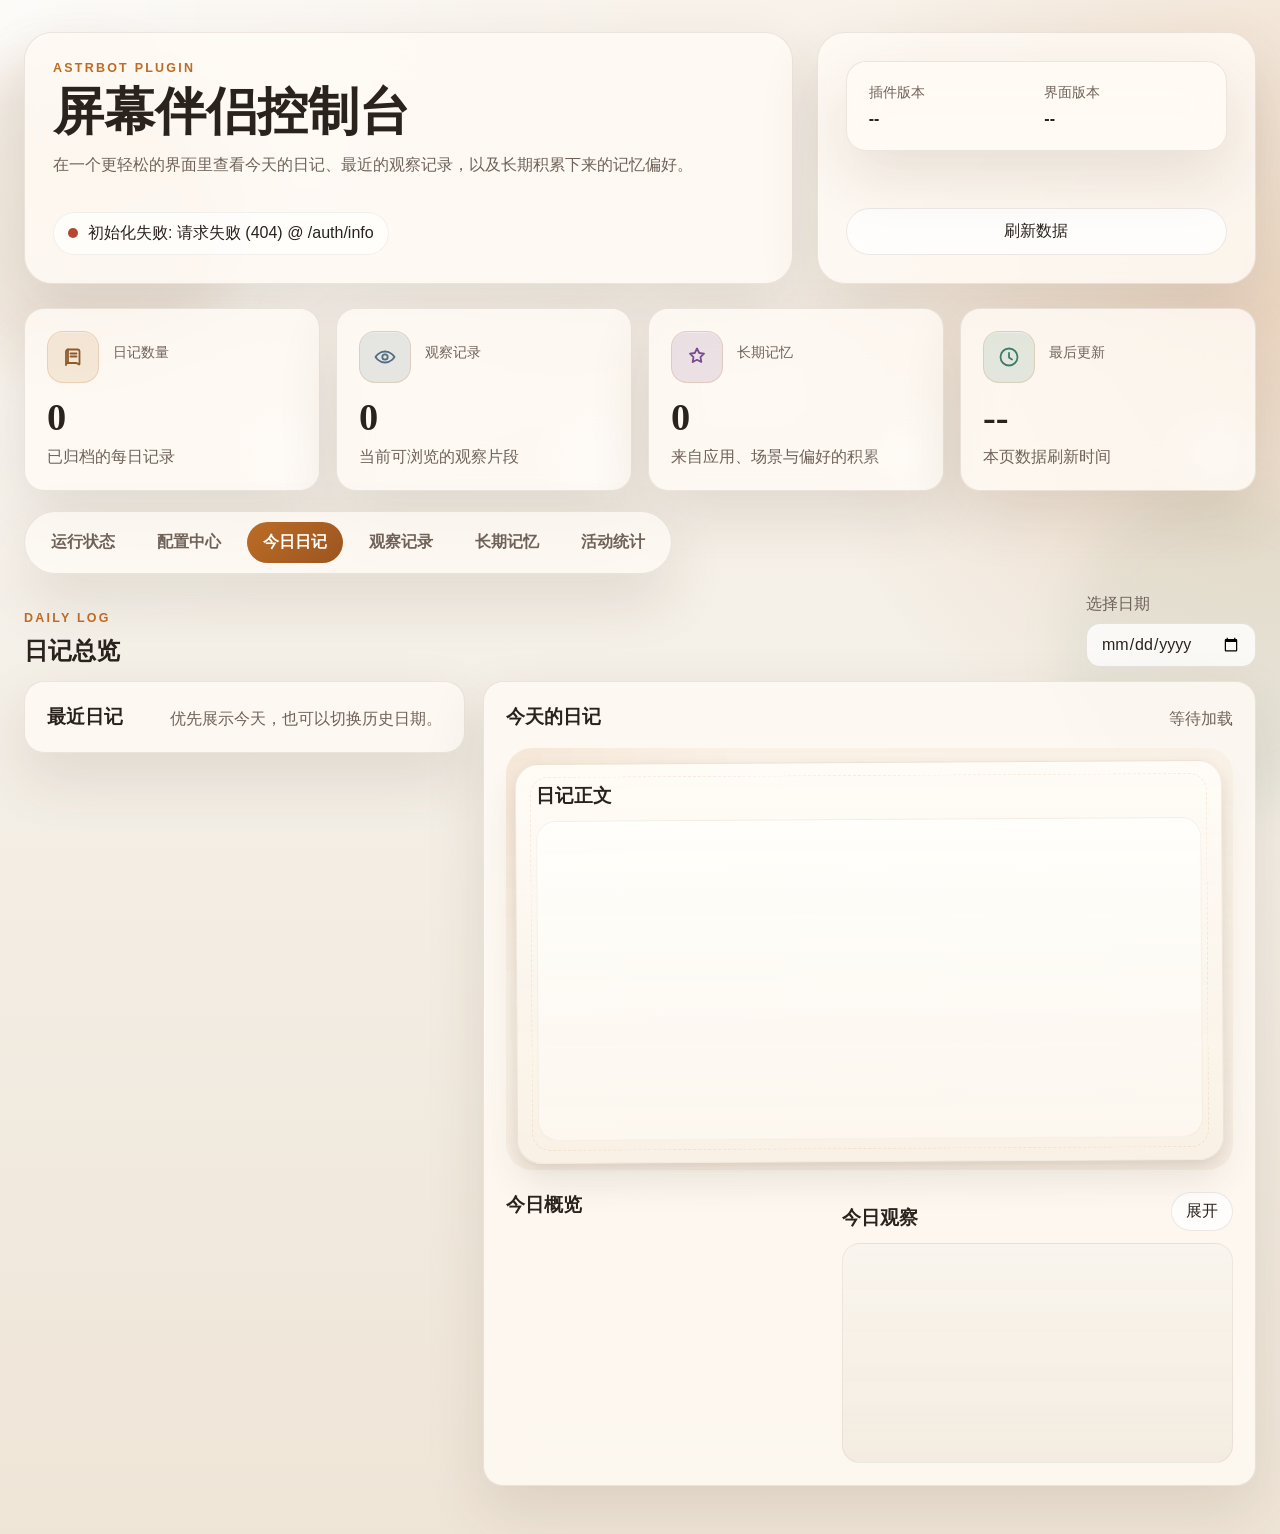
==== commit a73a903f: "v2.8.0" ====
--- a/web/index.html
+++ b/web/index.html
@@ -110,14 +110,15 @@
                     </div>
                 </div>
                 <div class="runtime-grid">
-                    <article class="panel">
-                        <div class="panel-header">
-                            <h3>当前状态</h3>
-                            <span class="panel-subtle" id="runtimeMeta">等待加载</span>
-                        </div>
-                        <div class="runtime-stats" id="runtimeStats"></div>
-                        <div class="helper-grid runtime-insights" id="runtimeInsights"></div>
-                    </article>
+                    <article class="panel">
+                        <div class="panel-header">
+                            <h3>当前状态</h3>
+                            <span class="panel-subtle" id="runtimeMeta">等待加载</span>
+                        </div>
+                        <div class="runtime-summary" id="runtimeSummary"></div>
+                        <div class="runtime-stats" id="runtimeStats"></div>
+                        <div class="helper-grid runtime-insights" id="runtimeInsights"></div>
+                    </article>
                     <article class="panel">
                         <div class="panel-header">
                             <h3>快速设置</h3>
@@ -259,23 +260,30 @@
                         </div>
                         <div class="list-stack" id="diaryList"></div>
                     </article>
-                    <article class="panel diary-panel">
-                        <div class="panel-header">
-                            <h3 id="diaryTitle">今天的日记</h3>
-                            <span class="panel-subtle" id="diaryMeta">等待加载</span>
-                        </div>
-                        <div class="diary-layout">
-                            <section class="diary-section">
-                                <div class="panel-header">
-                                    <h3>今日感想</h3>
-                                    <span class="panel-subtle">更偏向总结和主观表达</span>
-                                </div>
-                                <div class="diary-content" id="diaryReflection"></div>
-                            </section>
-                            <section class="diary-section">
-                                <div class="panel-header">
-                                    <h3>今日观察</h3>
-                                    <button class="ghost-button diary-toggle" id="toggleDiaryObservations" type="button">展开</button>
+                    <article class="panel diary-panel">
+                        <div class="panel-header">
+                            <h3 id="diaryTitle">今天的日记</h3>
+                            <span class="panel-subtle" id="diaryMeta">等待加载</span>
+                        </div>
+                        <div class="diary-reading-stage">
+                            <section class="diary-section diary-paper-section">
+                                <div class="panel-header">
+                                    <h3>日记正文</h3>
+                                </div>
+                                <div class="diary-content diary-content-primary" id="diaryReflection"></div>
+                            </section>
+                        </div>
+                        <div class="diary-layout">
+                            <section class="diary-section">
+                                <div class="panel-header">
+                                    <h3>今日概览</h3>
+                                </div>
+                                <div id="diaryOverview" class="diary-overview-slot"></div>
+                            </section>
+                            <section class="diary-section">
+                                <div class="panel-header">
+                                    <h3>今日观察</h3>
+                                    <button class="ghost-button diary-toggle" id="toggleDiaryObservations" type="button">展开</button>
                                 </div>
                                 <div class="diary-content diary-content-secondary" id="diaryObservations"></div>
                             </section>
@@ -338,13 +346,14 @@
                 <div class="memory-groups" id="memoryGroups"></div>
             </section>
             <section id="activity" class="section">
-                <div class="section-heading">
-                    <div>
-                        <p class="eyebrow">Activity Statistics</p>
-                        <h2>活动统计</h2>
-                    </div>
-                </div>
-                <div class="activity-grid">
+                <div class="section-heading">
+                    <div>
+                        <p class="eyebrow">Activity Statistics</p>
+                        <h2>活动统计</h2>
+                    </div>
+                </div>
+                <div class="activity-overview" id="activityOverview"></div>
+                <div class="activity-grid">
                     <article class="panel">
                         <div class="panel-header">
                             <h3>今日统计</h3>
--- a/web/app.css
+++ b/web/app.css
@@ -35,12 +35,12 @@
 button { cursor: pointer; }
 .hidden { display: none !important; }
 
-.app-shell {
-    position: relative;
-    max-width: 1380px;
-    margin: 0 auto;
-    padding: 32px 20px 48px;
-}
+.app-shell {
+    position: relative;
+    max-width: 1560px;
+    margin: 0 auto;
+    padding: 32px 24px 48px;
+}
 
 .ambient {
     position: fixed;
@@ -403,16 +403,54 @@
     gap: 12px;
 }
 
-.runtime-insights,
-.settings-helper {
-    margin-top: 16px;
-}
-
-.helper-card {
-    padding: 16px 18px;
-    border-radius: 18px;
-    background: linear-gradient(180deg, rgba(255, 251, 247, 0.9), rgba(249, 238, 228, 0.82));
-    border: 1px solid rgba(188, 108, 37, 0.12);
+.runtime-insights,
+.settings-helper {
+    margin-top: 16px;
+}
+
+.runtime-summary,
+.activity-overview {
+    display: grid;
+    grid-template-columns: repeat(auto-fit, minmax(170px, 1fr));
+    gap: 12px;
+    margin-bottom: 14px;
+}
+
+.overview-pill {
+    padding: 14px 16px;
+    border-radius: 16px;
+    background: linear-gradient(180deg, rgba(255, 255, 255, 0.78), rgba(247, 239, 228, 0.76));
+    border: 1px solid rgba(97, 77, 64, 0.08);
+    display: grid;
+    gap: 6px;
+    min-height: 84px;
+    align-content: start;
+}
+
+.overview-pill strong {
+    font-size: 1.18rem;
+    font-family: var(--font-display);
+}
+
+.overview-pill--good {
+    background: linear-gradient(180deg, rgba(244, 251, 246, 0.94), rgba(230, 243, 234, 0.88));
+    border-color: rgba(79, 119, 45, 0.14);
+}
+
+.overview-pill--warm {
+    background: linear-gradient(180deg, rgba(255, 247, 238, 0.94), rgba(249, 232, 212, 0.9));
+    border-color: rgba(188, 108, 37, 0.16);
+}
+
+.overview-pill--muted {
+    background: linear-gradient(180deg, rgba(249, 246, 242, 0.92), rgba(240, 234, 226, 0.88));
+}
+
+.helper-card {
+    padding: 16px 18px;
+    border-radius: 18px;
+    background: linear-gradient(180deg, rgba(255, 251, 247, 0.9), rgba(249, 238, 228, 0.82));
+    border: 1px solid rgba(188, 108, 37, 0.12);
     display: grid;
     gap: 8px;
 }
@@ -539,44 +577,52 @@
 }
 
 .list-stack, .memory-list, .memory-card { display: grid; gap: 12px; }
-.runtime-stats {
-    display: grid;
-    grid-template-columns: repeat(2, minmax(0, 1fr));
-    gap: 12px;
-}
-
-.health-grid {
-    display: grid;
-    grid-template-columns: repeat(4, minmax(0, 1fr));
-    gap: 12px;
-}
-
-.runtime-stat {
-    padding: 16px;
-    border-radius: 16px;
-    background: rgba(255, 255, 255, 0.7);
-    border: 1px solid rgba(97, 77, 64, 0.08);
-}
-
-.runtime-stat strong {
-    display: block;
-    margin-top: 6px;
-    font-size: 1.3rem;
-    font-family: var(--font-display);
-}
-
-.health-card {
-    padding: 16px;
-    border-radius: 16px;
-    background: rgba(255, 255, 255, 0.7);
-    border: 1px solid rgba(97, 77, 64, 0.08);
-}
-
-.health-card strong {
-    display: block;
-    margin-top: 6px;
-    font-size: 1.05rem;
-}
+.runtime-stats {
+    display: grid;
+    grid-template-columns: repeat(auto-fit, minmax(180px, 1fr));
+    gap: 12px;
+}
+
+.health-grid {
+    display: grid;
+    grid-template-columns: repeat(auto-fit, minmax(180px, 1fr));
+    gap: 12px;
+}
+
+.runtime-stat {
+    padding: 16px 18px;
+    border-radius: 16px;
+    background: linear-gradient(180deg, rgba(255, 255, 255, 0.78), rgba(246, 239, 229, 0.76));
+    border: 1px solid rgba(97, 77, 64, 0.08);
+    display: grid;
+    gap: 6px;
+    min-height: 92px;
+    align-content: start;
+}
+
+.runtime-stat strong {
+    display: block;
+    margin-top: 2px;
+    font-size: 1.16rem;
+    font-family: var(--font-display);
+}
+
+.health-card {
+    padding: 16px 18px;
+    border-radius: 16px;
+    background: linear-gradient(180deg, rgba(255, 255, 255, 0.76), rgba(246, 239, 229, 0.74));
+    border: 1px solid rgba(97, 77, 64, 0.08);
+    display: grid;
+    gap: 6px;
+    min-height: 92px;
+    align-content: start;
+}
+
+.health-card strong {
+    display: block;
+    margin-top: 2px;
+    font-size: 1.05rem;
+}
 
 .control-form {
     display: grid;
@@ -610,28 +656,73 @@
     border-color: rgba(188, 108, 37, 0.28);
 }
 
-.list-item-title { margin: 0 0 4px; font-weight: 700; }
-.diary-panel { min-height: 540px; }
-.diary-layout {
-    display: grid;
-    gap: 16px;
-}
-.diary-section {
-    display: grid;
-    gap: 12px;
-}
-
-.diary-content {
-    min-height: 220px;
-    padding: 18px;
+.list-item-title { margin: 0 0 4px; font-weight: 700; }
+.diary-panel { min-height: 540px; }
+.diary-reading-stage {
+    margin-top: 18px;
+    margin-bottom: 22px;
+    padding: 14px 10px 8px;
+    border-radius: 26px;
+    background:
+        radial-gradient(circle at top left, rgba(188, 108, 37, 0.08), transparent 28%),
+        linear-gradient(180deg, rgba(248, 238, 224, 0.62), rgba(241, 228, 213, 0.46));
+}
+.diary-overview-slot {
+    display: grid;
+    gap: 12px;
+}
+.diary-overview-slot:empty {
+    display: none;
+}
+.diary-layout {
+    display: grid;
+    gap: 16px;
+}
+.diary-section {
+    display: grid;
+    gap: 12px;
+}
+.diary-paper-section {
+    position: relative;
+    padding: 18px 20px 22px;
+    border-radius: 24px;
+    background:
+        linear-gradient(180deg, rgba(255, 252, 247, 0.98), rgba(249, 241, 229, 0.95));
+    border: 1px solid rgba(124, 92, 67, 0.1);
+    box-shadow:
+        0 18px 34px rgba(98, 71, 48, 0.12),
+        0 4px 10px rgba(98, 71, 48, 0.08);
+    transform: rotate(-0.35deg);
+}
+.diary-paper-section::before {
+    content: "";
+    position: absolute;
+    inset: 12px 14px;
+    border-radius: 18px;
+    border: 1px dashed rgba(188, 108, 37, 0.12);
+    pointer-events: none;
+}
+
+.diary-content {
+    min-height: 220px;
+    padding: 18px;
     border-radius: 18px;
     background: linear-gradient(180deg, rgba(255, 251, 246, 0.96), rgba(246, 238, 227, 0.86));
     border: 1px solid rgba(97, 77, 64, 0.08);
     overflow: auto;
-}
-.diary-content-secondary {
-    background: linear-gradient(180deg, rgba(249, 244, 237, 0.96), rgba(242, 234, 222, 0.86));
-}
+}
+.diary-content-primary {
+    min-height: 320px;
+    padding: 28px 30px 30px;
+    border-radius: 20px;
+    background:
+        linear-gradient(180deg, rgba(255, 254, 251, 0.92), rgba(252, 247, 239, 0.9));
+    border: 1px solid rgba(145, 111, 84, 0.08);
+    box-shadow: inset 0 1px 0 rgba(255, 255, 255, 0.82);
+}
+.diary-content-secondary {
+    background: linear-gradient(180deg, rgba(249, 244, 237, 0.96), rgba(242, 234, 222, 0.86));
+}
 .diary-content-collapsed {
     max-height: 220px;
     overflow: hidden;
@@ -647,15 +738,50 @@
     background: linear-gradient(180deg, rgba(242, 234, 222, 0), rgba(242, 234, 222, 0.96));
     pointer-events: none;
 }
-.diary-toggle {
-    padding: 8px 14px;
-}
-
-.diary-rendered {
-    display: grid;
-    gap: 14px;
-    line-height: 1.8;
-}
+.diary-toggle {
+    padding: 8px 14px;
+}
+
+.diary-overview-card {
+    gap: 14px;
+}
+.diary-overview-head {
+    display: flex;
+    flex-wrap: wrap;
+    justify-content: space-between;
+    gap: 10px;
+    align-items: baseline;
+}
+.diary-overview-grid {
+    display: grid;
+    gap: 12px;
+}
+.diary-overview-item {
+    padding: 14px 16px;
+    border-radius: 14px;
+    background: rgba(255, 255, 255, 0.58);
+    border: 1px solid rgba(97, 77, 64, 0.08);
+    display: grid;
+    gap: 8px;
+}
+.diary-overview-item strong {
+    font-size: 0.95rem;
+}
+.diary-overview-item p,
+.diary-overview-item ul {
+    margin: 0;
+}
+.diary-overview-item ul {
+    padding-left: 18px;
+    display: grid;
+    gap: 6px;
+}
+
+.diary-rendered {
+    display: grid;
+    gap: 14px;
+    line-height: 1.8;
+}
 
 .diary-rendered h1,
 .diary-rendered h2,
@@ -700,14 +826,22 @@
     border-radius: 14px;
     background: rgba(42, 34, 29, 0.08);
 }
-.diary-rendered pre code {
-    padding: 0;
-    background: transparent;
-}
-
-.diary-observation-timeline {
-    position: relative;
-    display: grid;
+.diary-rendered pre code {
+    padding: 0;
+    background: transparent;
+}
+#diaryReflection .diary-rendered {
+    gap: 18px;
+    line-height: 2.02;
+}
+#diaryReflection .diary-rendered p {
+    font-size: 1.02rem;
+    text-indent: 1.8em;
+}
+
+.diary-observation-timeline {
+    position: relative;
+    display: grid;
     gap: 14px;
 }
 
@@ -780,10 +914,35 @@
 }
 
 .diary-entry-body h1,
-.diary-entry-body h2,
-.diary-entry-body h3 {
-    display: none;
-}
+.diary-entry-body h2,
+.diary-entry-body h3 {
+    display: none;
+}
+
+@media (min-width: 1080px) {
+    .diary-layout {
+        grid-template-columns: minmax(320px, 0.92fr) minmax(0, 1.3fr);
+        align-items: start;
+    }
+}
+
+@media (max-width: 720px) {
+    .diary-reading-stage {
+        margin-top: 14px;
+        padding: 8px 0 0;
+        background: transparent;
+    }
+    .diary-paper-section {
+        transform: none;
+        padding: 16px;
+    }
+    .diary-content-primary {
+        padding: 20px 18px 22px;
+    }
+    #diaryReflection .diary-rendered p {
+        text-indent: 1.4em;
+    }
+}
 
 .observation-card, .memory-card, .highlight-card {
     border-radius: 18px;
@@ -936,30 +1095,39 @@
 }
 
 /* 活动统计 */
-.activity-grid {
-    display: grid;
-    grid-template-columns: repeat(auto-fit, minmax(300px, 1fr));
-    gap: 16px;
-    margin-bottom: 24px;
-}
-
-.activity-stats {
-    display: grid;
-    grid-template-columns: repeat(auto-fit, minmax(220px, 1fr));
-    gap: 12px;
-}
-
-.activity-stat-item {
-    display: grid;
-    grid-template-columns: auto minmax(0, 1fr) auto;
+.activity-grid {
+    display: grid;
+    grid-template-columns: repeat(2, minmax(0, 1fr));
+    gap: 16px;
+    margin-bottom: 24px;
+    align-items: stretch;
+}
+
+.activity-grid > .panel {
+    height: 100%;
+    display: grid;
+    grid-template-rows: auto 1fr;
+}
+
+.activity-stats {
+    display: grid;
+    grid-template-columns: repeat(2, minmax(0, 1fr));
+    gap: 12px;
+    align-content: start;
+}
+
+.activity-stat-item {
+    display: grid;
+    grid-template-columns: auto minmax(0, 1fr) auto;
     align-items: center;
     gap: 14px;
-    padding: 14px 16px;
-    border: 1px solid var(--line);
-    border-radius: 18px;
-    background: rgba(255, 255, 255, 0.56);
-    box-shadow: inset 0 1px 0 rgba(255, 255, 255, 0.38);
-}
+    padding: 14px 16px;
+    border: 1px solid var(--line);
+    border-radius: 18px;
+    background: rgba(255, 255, 255, 0.56);
+    box-shadow: inset 0 1px 0 rgba(255, 255, 255, 0.38);
+    min-height: 94px;
+}
 
 .activity-stat-icon {
     width: 44px;
@@ -1011,9 +1179,9 @@
 }
 
 
-.activity-chart-panel {
-    margin-bottom: 24px;
-}
+.activity-chart-panel {
+    margin-bottom: 24px;
+}
 
 .activity-chart-stack {
     display: grid;
@@ -1083,13 +1251,41 @@
     border-radius: 999px;
 }
 
-.activity-legend-dot--work { background: #a56731; }
-.activity-legend-dot--play { background: #5d7d95; }
-.activity-legend-dot--other { background: #877867; }
-@media (max-width: 720px) {
-    .app-shell {
-        padding-inline: 14px;
-    }
+.activity-legend-dot--work { background: #a56731; }
+.activity-legend-dot--play { background: #5d7d95; }
+.activity-legend-dot--other { background: #877867; }
+
+.activity-record-card {
+    padding: 18px;
+    border-radius: 18px;
+    border: 1px solid rgba(97, 77, 64, 0.08);
+    background: linear-gradient(180deg, rgba(255, 255, 255, 0.76), rgba(246, 239, 229, 0.74));
+    display: grid;
+    gap: 10px;
+}
+
+.activity-record-head {
+    display: flex;
+    justify-content: space-between;
+    align-items: start;
+    gap: 12px;
+}
+
+.activity-record-range {
+    display: inline-flex;
+    align-items: center;
+    padding: 4px 10px;
+    border-radius: 999px;
+    background: rgba(188, 108, 37, 0.1);
+    color: var(--accent-strong);
+    font-size: 0.8rem;
+    white-space: nowrap;
+}
+
+@media (max-width: 720px) {
+    .app-shell {
+        padding-inline: 14px;
+    }
 
     .activity-chart-stack {
         grid-template-columns: 1fr;
@@ -1122,9 +1318,25 @@
         grid-template-columns: auto minmax(0, 1fr);
     }
 
-    .activity-stat-item strong {
-        grid-column: 1 / -1;
-        text-align: left;
-        padding-left: 58px;
-    }
-}
+    .activity-stat-item strong {
+        grid-column: 1 / -1;
+        text-align: left;
+        padding-left: 58px;
+    }
+
+    .activity-record-head {
+        flex-direction: column;
+        align-items: start;
+    }
+
+    .activity-record-range {
+        white-space: normal;
+    }
+}
+
+@media (max-width: 980px) {
+    .activity-grid,
+    .activity-stats {
+        grid-template-columns: 1fr;
+    }
+}
